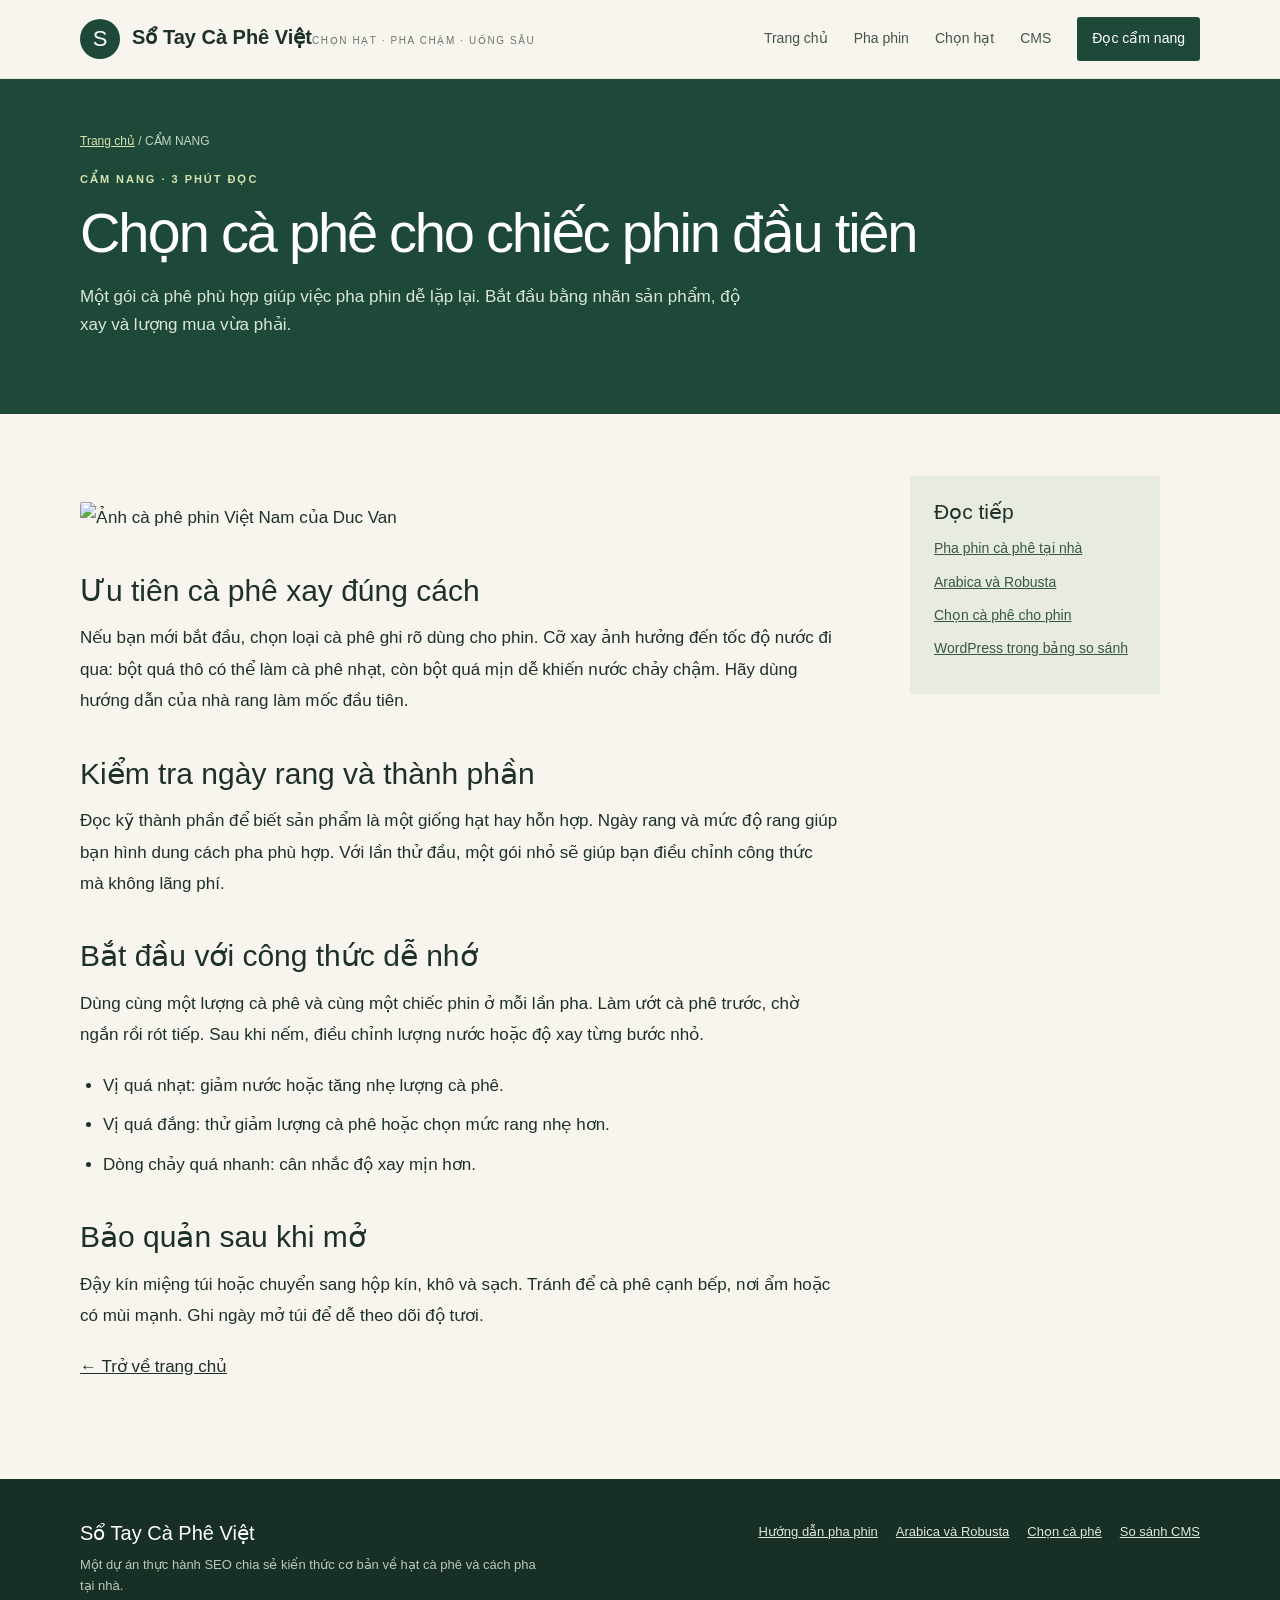
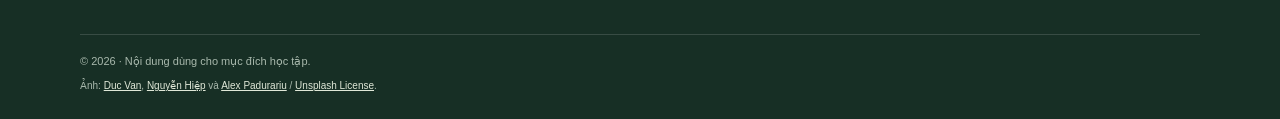
==== cam-nang/chon-ca-phe-pha-phin.html @ 78c2d3f3 "Add cam-nang/chon-ca-phe-pha-phin.html" ====
<!doctype html><html lang="vi"><head><meta charset="utf-8"><meta name="viewport" content="width=device-width,initial-scale=1"><title>Cách chọn cà phê để pha phin tại nhà | Sổ Tay Cà Phê Việt</title><meta name="description" content="Cẩm nang chọn cà phê pha phin: xem độ xay, ngày rang, thành phần và bảo quản hạt đúng cách sau khi mở túi."><meta name="theme-color" content="#1e4939"><link rel="stylesheet" href="../assets/site.css"><link rel="canonical" href="https://lethanhtu196tt-svg.github.io/cam-nang/chon-ca-phe-pha-phin.html"></head><body><a class="skip" href="#main">Bỏ qua điều hướng</a><header><div class="wrap top"><a class="brand" href="../index.html" aria-label="Sổ Tay Cà Phê Việt, trang chủ"><span class="brand-mark">S</span><span><span class="brand-name">Sổ Tay Cà Phê Việt</span><span class="brand-sub">Chọn hạt · Pha chậm · Uống sâu</span></span></a><nav class="nav" aria-label="Điều hướng chính"><a href="../index.html">Trang chủ</a><a href="../huong-dan/pha-phin-ca-phe.html">Pha phin</a><a href="../hat-ca-phe/arabica-va-robusta.html">Chọn hạt</a><a href="../cong-cu/cms-wordpress.html">CMS</a><a class="nav-cta" href="../index.html#bai-viet">Đọc cẩm nang</a></nav></div></header><main id="main"><section class="article-hero"><div class="wrap"><div class="crumb"><a href="../index.html">Trang chủ</a> / CẨM NANG</div><div class="eyebrow">CẨM NANG · 3 PHÚT ĐỌC</div><h1>Chọn cà phê cho chiếc phin đầu tiên</h1><p>Một gói cà phê phù hợp giúp việc pha phin dễ lặp lại. Bắt đầu bằng nhãn sản phẩm, độ xay và lượng mua vừa phải.</p></div></section><div class="wrap article-layout"><article class="article-body"><img class="article-image" src="../assets/coffee-duc.jpg" alt="Ảnh cà phê phin Việt Nam của Duc Van"><h2>Ưu tiên cà phê xay đúng cách</h2><p>Nếu bạn mới bắt đầu, chọn loại cà phê ghi rõ dùng cho phin. Cỡ xay ảnh hưởng đến tốc độ nước đi qua: bột quá thô có thể làm cà phê nhạt, còn bột quá mịn dễ khiến nước chảy chậm. Hãy dùng hướng dẫn của nhà rang làm mốc đầu tiên.</p><h2>Kiểm tra ngày rang và thành phần</h2><p>Đọc kỹ thành phần để biết sản phẩm là một giống hạt hay hỗn hợp. Ngày rang và mức độ rang giúp bạn hình dung cách pha phù hợp. Với lần thử đầu, một gói nhỏ sẽ giúp bạn điều chỉnh công thức mà không lãng phí.</p><h2>Bắt đầu với công thức dễ nhớ</h2><p>Dùng cùng một lượng cà phê và cùng một chiếc phin ở mỗi lần pha. Làm ướt cà phê trước, chờ ngắn rồi rót tiếp. Sau khi nếm, điều chỉnh lượng nước hoặc độ xay từng bước nhỏ.</p><ul><li>Vị quá nhạt: giảm nước hoặc tăng nhẹ lượng cà phê.</li><li>Vị quá đắng: thử giảm lượng cà phê hoặc chọn mức rang nhẹ hơn.</li><li>Dòng chảy quá nhanh: cân nhắc độ xay mịn hơn.</li></ul><h2>Bảo quản sau khi mở</h2><p>Đậy kín miệng túi hoặc chuyển sang hộp kín, khô và sạch. Tránh để cà phê cạnh bếp, nơi ẩm hoặc có mùi mạnh. Ghi ngày mở túi để dễ theo dõi độ tươi.</p><p><a href="../index.html">← Trở về trang chủ</a></p></article><aside class="aside"><h2>Đọc tiếp</h2><a href="../huong-dan/pha-phin-ca-phe.html">Pha phin cà phê tại nhà</a><a href="../hat-ca-phe/arabica-va-robusta.html">Arabica và Robusta</a><a href="../cam-nang/chon-ca-phe-pha-phin.html">Chọn cà phê cho phin</a><a href="../cong-cu/cms-wordpress.html">WordPress trong bảng so sánh</a></aside></div></main><footer><div class="wrap"><div class="foot"><div><div class="foot-title">Sổ Tay Cà Phê Việt</div><p>Một dự án thực hành SEO chia sẻ kiến thức cơ bản về hạt cà phê và cách pha tại nhà.</p></div><div class="foot-links"><a href="../huong-dan/pha-phin-ca-phe.html">Hướng dẫn pha phin</a><a href="../hat-ca-phe/arabica-va-robusta.html">Arabica và Robusta</a><a href="../cam-nang/chon-ca-phe-pha-phin.html">Chọn cà phê</a><a href="../cong-cu/cms-wordpress.html">So sánh CMS</a></div></div><div class="copyright">© 2026 · Nội dung dùng cho mục đích học tập.</div><div class="image-credits">Ảnh: <a href="https://unsplash.com/photos/vietnamese-coffee-is-brewing-in-a-phin-filter-QsDbimbThBc" target="_blank" rel="noopener">Duc Van</a>, <a href="https://unsplash.com/photos/vietnamese-coffee-filter-brewing-over-a-glass-p43jRjV2Ez0" target="_blank" rel="noopener">Nguyễn Hiệp</a> và <a href="https://unsplash.com/photos/photograph-of-roasted-coffee-beans-mqyMjCTWJyQ" target="_blank" rel="noopener">Alex Padurariu</a> / <a href="https://unsplash.com/license" target="_blank" rel="noopener">Unsplash License</a>.</div></div></footer></body></html>
---- assets/site.css ----
:root{--ink:#1d3029;--muted:#68756e;--cream:#f7f5ee;--white:#fff;--green:#1e4939;--green2:#2e654d;--lime:#d6e3b0;--line:#e2e5dc;--gold:#d5954f;--serif:Arial,'Segoe UI',sans-serif;--sans:Arial,'Segoe UI',sans-serif}
*{box-sizing:border-box}html{scroll-behavior:smooth}body{margin:0;background:var(--cream);color:var(--ink);font-family:var(--sans);line-height:1.65}a{color:inherit}img{max-width:100%;height:auto} .wrap{width:min(1120px,calc(100% - 48px));margin:auto}
.skip{position:absolute;left:-9999px;top:8px;background:#fff;padding:10px;z-index:10}.skip:focus{left:8px}
header{background:var(--cream);border-bottom:1px solid var(--line)}.top{min-height:78px;display:flex;align-items:center;justify-content:space-between;gap:28px}.brand{display:flex;align-items:center;gap:12px;text-decoration:none}.brand-mark{width:40px;height:40px;border-radius:50%;display:grid;place-items:center;background:var(--green);color:#fff;font-family:var(--serif);font-size:22px}.brand-name{font-family:var(--serif);font-size:20px;font-weight:bold;line-height:1.1}.brand-sub{font-size:10px;text-transform:uppercase;letter-spacing:.16em;color:var(--muted);margin-top:4px}.nav{display:flex;gap:26px;align-items:center;font-size:14px}.nav a{text-decoration:none;color:#42554a}.nav a:hover,.nav a:focus{color:var(--green2);text-decoration:underline;text-underline-offset:5px}.nav .nav-cta{background:var(--green);color:#fff;padding:10px 15px;border-radius:3px}.nav .nav-cta:hover{background:var(--green2);color:white}
.hero{background:var(--green);color:white;overflow:hidden}.hero-grid{min-height:430px;display:grid;grid-template-columns:1.05fr .95fr;align-items:center;gap:42px;padding-top:42px;padding-bottom:42px}.eyebrow{font-size:11px;letter-spacing:.18em;text-transform:uppercase;font-weight:bold;color:var(--lime)}h1,h2,h3{line-height:1.15}h1{font-family:var(--serif);font-size:clamp(42px,5vw,66px);font-weight:normal;letter-spacing:-.04em;margin:13px 0 18px}.hero p{color:#e2e8db;max-width:510px;font-size:17px;margin:0 0 27px}.btn{display:inline-block;background:var(--lime);color:var(--green);font-weight:bold;text-decoration:none;padding:13px 18px;border-radius:3px}.btn:hover{background:#e8efce}.hero-art{width:100%;height:330px;max-width:470px;justify-self:end;overflow:hidden;border-radius:8px}.hero-art img{display:block;width:100%;height:100%;object-fit:cover;object-position:center 52%}
.section{padding:76px 0}.section-head{display:flex;justify-content:space-between;align-items:end;gap:20px;margin-bottom:28px}.section-label{font-size:11px;letter-spacing:.17em;text-transform:uppercase;color:var(--green2);font-weight:bold}.section h2{font-family:var(--serif);font-size:37px;font-weight:normal;letter-spacing:-.025em;margin:7px 0 0}.section-head p{max-width:420px;color:var(--muted);margin:0}.cards{display:grid;grid-template-columns:repeat(3,1fr);gap:22px}.card{background:white;border:1px solid var(--line);text-decoration:none;display:flex;flex-direction:column;transition:transform .18s ease,box-shadow .18s ease}.card:hover{transform:translateY(-3px);box-shadow:0 12px 26px #24382c12}.card-art{height:190px;display:grid;place-items:center;background:#e5ead9;overflow:hidden}.card:nth-child(2) .card-art{background:#ede3d3}.card:nth-child(3) .card-art{background:#e8e6d8}.card-art img{width:100%;height:100%;object-fit:cover}.card-body{padding:21px 21px 23px}.tag{font-size:10px;letter-spacing:.15em;text-transform:uppercase;color:var(--green2);font-weight:bold}.card h3{font-family:var(--serif);font-weight:normal;font-size:23px;margin:9px 0 9px}.card p{font-size:14px;color:var(--muted);margin:0 0 17px}.read{font-size:12px;font-weight:bold;text-transform:uppercase;letter-spacing:.08em;color:var(--green2)}
.band{background:#e7eadc;padding:54px 0}.band-grid{display:grid;grid-template-columns:.7fr 1.3fr;gap:50px;align-items:center}.band h2{font:normal 32px/1.2 var(--serif);margin:6px 0 12px}.band p{color:#526258;margin:0}.band-note{border-left:2px solid var(--gold);padding:5px 0 5px 22px;font-family:var(--serif);font-size:20px;line-height:1.5;color:#405247}
footer{background:#172f25;color:#dce5dc;padding:42px 0 26px}.foot{display:flex;justify-content:space-between;gap:30px;align-items:start}.foot-title{font:normal 20px var(--serif);color:white}.foot p{max-width:470px;font-size:13px;color:#bac9bd;margin:9px 0}.foot-links{display:flex;gap:18px;flex-wrap:wrap;font-size:13px}.foot-links a{color:#e0e8d8}.copyright{border-top:1px solid #ffffff24;margin-top:28px;padding-top:17px;color:#a9b9ad;font-size:11px}.image-credits{margin-top:8px;color:#a9b9ad;font-size:10px;line-height:1.5}.image-credits a{color:#e0e8d8}
.article-hero{background:var(--green);color:#fff;padding:53px 0 58px}.article-hero h1{font-size:clamp(38px,4.5vw,56px);max-width:850px}.article-hero p{max-width:690px;color:#dbe5dc;font-size:17px}.crumb{font-size:12px;color:#c5d3c8;margin-bottom:18px}.crumb a{color:var(--lime)}.article-layout{display:grid;grid-template-columns:minmax(0,760px) 250px;gap:70px;padding:62px 0 78px}.article-body{font-size:17px;line-height:1.85}.article-body h2{font:normal 30px/1.25 var(--serif);margin:38px 0 13px}.article-body h3{font:normal 22px/1.3 var(--serif);margin:27px 0 8px}.article-body p{margin:0 0 19px}.article-body ul{padding-left:23px}.article-body li{margin:8px 0}.aside{background:#e8ebdf;padding:24px;height:max-content}.aside h2{font:normal 21px var(--serif);margin:0 0 13px}.aside a{display:block;color:#365746;margin:10px 0;font-size:14px}.callout{background:#f0ecdd;border-left:3px solid var(--gold);padding:17px 20px;margin:25px 0;font-size:15px}.article-image{display:block;width:100%;max-height:520px;object-fit:cover;object-position:center 54%;margin:26px 0 31px;border-radius:2px}.article-logo{display:block;width:min(100%,700px);height:170px;object-fit:contain;object-position:left center;padding:24px;background:#fff;border:1px solid var(--line);margin:26px 0 31px}.wp-mark-figure{display:flex;align-items:center;gap:22px;background:#fff;border:1px solid var(--line);padding:18px 22px;margin:25px 0}.wp-mark-figure img{width:92px;height:92px;object-fit:contain}.wp-mark-figure figcaption{font-size:13px;color:var(--muted);line-height:1.5}.wp-mark-figure a{color:var(--green2)}.cms-note{padding:48px 0;background:#fbfbf8;border-top:1px solid var(--line)}.cms-grid{display:grid;grid-template-columns:.9fr 1.1fr;gap:42px;align-items:center}.cms-brand{display:flex;align-items:center;gap:17px;background:#fff;border:1px solid var(--line);padding:18px 22px}.cms-brand img:first-child{width:min(100%,250px);max-height:64px;object-fit:contain}.cms-brand img:last-child{width:54px;height:54px;object-fit:contain}.cms-note h2{font:normal 30px/1.2 var(--serif);margin:8px 0}.cms-note p{color:var(--muted);margin:0 0 12px}.cms-note a{color:var(--green2);font-weight:bold}
@media(max-width:800px){.wrap{width:min(100% - 32px,640px)}.top{padding:15px 0;align-items:flex-start;flex-direction:column;gap:15px}.nav{gap:15px;flex-wrap:wrap}.nav .nav-cta{padding:7px 11px}.hero-grid{grid-template-columns:1fr;gap:20px;padding-top:48px}.hero-art{justify-self:start;max-width:410px;height:300px;margin:auto}.hero{padding-bottom:8px}.cards{grid-template-columns:1fr}.card-art{height:220px}.section{padding:55px 0}.section-head{display:block}.section-head p{margin-top:12px}.band-grid{grid-template-columns:1fr;gap:22px}.cms-grid{grid-template-columns:1fr;gap:20px}.article-layout{grid-template-columns:1fr;gap:22px;padding:43px 0 58px}.aside{order:-1}.foot{flex-direction:column}}
@media(max-width:430px){.wrap{width:calc(100% - 28px)}.nav{gap:10px 15px;font-size:13px}.hero-grid{min-height:0}.hero p{font-size:16px}.section h2{font-size:31px}.article-body{font-size:16px}}
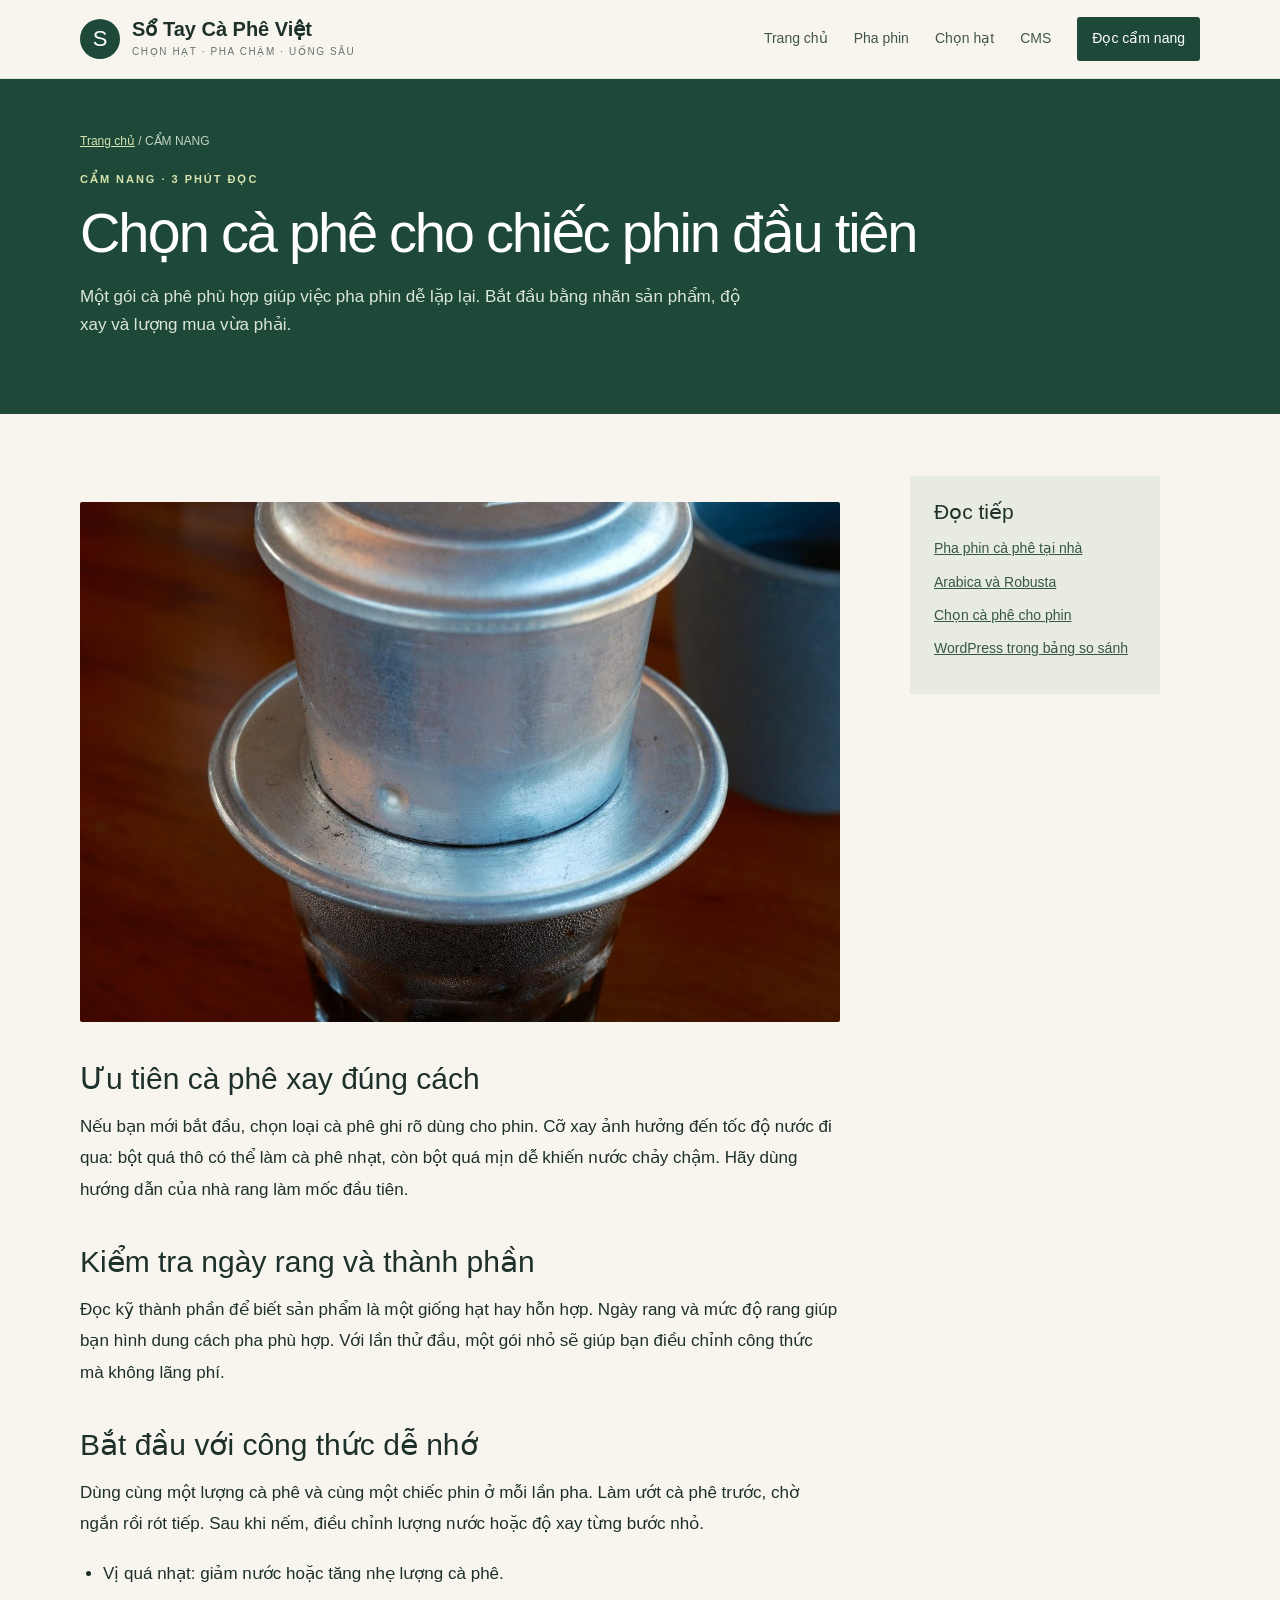
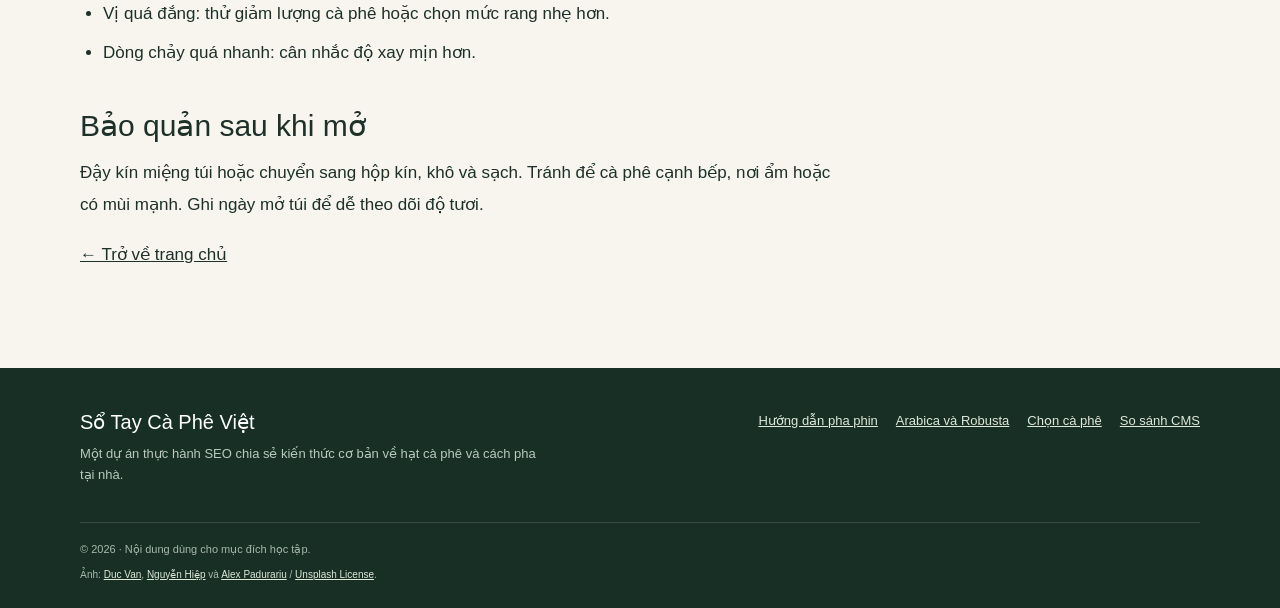
==== commit cb2b7f1b: "Update cam-nang/chon-ca-phe-pha-phin.html" ====
--- a/cam-nang/chon-ca-phe-pha-phin.html
+++ b/cam-nang/chon-ca-phe-pha-phin.html
@@ -1 +1 @@
-<!doctype html><html lang="vi"><head><meta charset="utf-8"><meta name="viewport" content="width=device-width,initial-scale=1"><title>Cách chọn cà phê để pha phin tại nhà | Sổ Tay Cà Phê Việt</title><meta name="description" content="Cẩm nang chọn cà phê pha phin: xem độ xay, ngày rang, thành phần và bảo quản hạt đúng cách sau khi mở túi."><meta name="theme-color" content="#1e4939"><link rel="stylesheet" href="../assets/site.css"><link rel="canonical" href="https://lethanhtu196tt-svg.github.io/cam-nang/chon-ca-phe-pha-phin.html"></head><body><a class="skip" href="#main">Bỏ qua điều hướng</a><header><div class="wrap top"><a class="brand" href="../index.html" aria-label="Sổ Tay Cà Phê Việt, trang chủ"><span class="brand-mark">S</span><span><span class="brand-name">Sổ Tay Cà Phê Việt</span><span class="brand-sub">Chọn hạt · Pha chậm · Uống sâu</span></span></a><nav class="nav" aria-label="Điều hướng chính"><a href="../index.html">Trang chủ</a><a href="../huong-dan/pha-phin-ca-phe.html">Pha phin</a><a href="../hat-ca-phe/arabica-va-robusta.html">Chọn hạt</a><a href="../cong-cu/cms-wordpress.html">CMS</a><a class="nav-cta" href="../index.html#bai-viet">Đọc cẩm nang</a></nav></div></header><main id="main"><section class="article-hero"><div class="wrap"><div class="crumb"><a href="../index.html">Trang chủ</a> / CẨM NANG</div><div class="eyebrow">CẨM NANG · 3 PHÚT ĐỌC</div><h1>Chọn cà phê cho chiếc phin đầu tiên</h1><p>Một gói cà phê phù hợp giúp việc pha phin dễ lặp lại. Bắt đầu bằng nhãn sản phẩm, độ xay và lượng mua vừa phải.</p></div></section><div class="wrap article-layout"><article class="article-body"><img class="article-image" src="../assets/coffee-duc.jpg" alt="Ảnh cà phê phin Việt Nam của Duc Van"><h2>Ưu tiên cà phê xay đúng cách</h2><p>Nếu bạn mới bắt đầu, chọn loại cà phê ghi rõ dùng cho phin. Cỡ xay ảnh hưởng đến tốc độ nước đi qua: bột quá thô có thể làm cà phê nhạt, còn bột quá mịn dễ khiến nước chảy chậm. Hãy dùng hướng dẫn của nhà rang làm mốc đầu tiên.</p><h2>Kiểm tra ngày rang và thành phần</h2><p>Đọc kỹ thành phần để biết sản phẩm là một giống hạt hay hỗn hợp. Ngày rang và mức độ rang giúp bạn hình dung cách pha phù hợp. Với lần thử đầu, một gói nhỏ sẽ giúp bạn điều chỉnh công thức mà không lãng phí.</p><h2>Bắt đầu với công thức dễ nhớ</h2><p>Dùng cùng một lượng cà phê và cùng một chiếc phin ở mỗi lần pha. Làm ướt cà phê trước, chờ ngắn rồi rót tiếp. Sau khi nếm, điều chỉnh lượng nước hoặc độ xay từng bước nhỏ.</p><ul><li>Vị quá nhạt: giảm nước hoặc tăng nhẹ lượng cà phê.</li><li>Vị quá đắng: thử giảm lượng cà phê hoặc chọn mức rang nhẹ hơn.</li><li>Dòng chảy quá nhanh: cân nhắc độ xay mịn hơn.</li></ul><h2>Bảo quản sau khi mở</h2><p>Đậy kín miệng túi hoặc chuyển sang hộp kín, khô và sạch. Tránh để cà phê cạnh bếp, nơi ẩm hoặc có mùi mạnh. Ghi ngày mở túi để dễ theo dõi độ tươi.</p><p><a href="../index.html">← Trở về trang chủ</a></p></article><aside class="aside"><h2>Đọc tiếp</h2><a href="../huong-dan/pha-phin-ca-phe.html">Pha phin cà phê tại nhà</a><a href="../hat-ca-phe/arabica-va-robusta.html">Arabica và Robusta</a><a href="../cam-nang/chon-ca-phe-pha-phin.html">Chọn cà phê cho phin</a><a href="../cong-cu/cms-wordpress.html">WordPress trong bảng so sánh</a></aside></div></main><footer><div class="wrap"><div class="foot"><div><div class="foot-title">Sổ Tay Cà Phê Việt</div><p>Một dự án thực hành SEO chia sẻ kiến thức cơ bản về hạt cà phê và cách pha tại nhà.</p></div><div class="foot-links"><a href="../huong-dan/pha-phin-ca-phe.html">Hướng dẫn pha phin</a><a href="../hat-ca-phe/arabica-va-robusta.html">Arabica và Robusta</a><a href="../cam-nang/chon-ca-phe-pha-phin.html">Chọn cà phê</a><a href="../cong-cu/cms-wordpress.html">So sánh CMS</a></div></div><div class="copyright">© 2026 · Nội dung dùng cho mục đích học tập.</div><div class="image-credits">Ảnh: <a href="https://unsplash.com/photos/vietnamese-coffee-is-brewing-in-a-phin-filter-QsDbimbThBc" target="_blank" rel="noopener">Duc Van</a>, <a href="https://unsplash.com/photos/vietnamese-coffee-filter-brewing-over-a-glass-p43jRjV2Ez0" target="_blank" rel="noopener">Nguyễn Hiệp</a> và <a href="https://unsplash.com/photos/photograph-of-roasted-coffee-beans-mqyMjCTWJyQ" target="_blank" rel="noopener">Alex Padurariu</a> / <a href="https://unsplash.com/license" target="_blank" rel="noopener">Unsplash License</a>.</div></div></footer></body></html>
+<!doctype html><html lang="vi"><head><meta charset="utf-8"><meta name="viewport" content="width=device-width,initial-scale=1"><title>Cách chọn cà phê để pha phin tại nhà | Sổ Tay Cà Phê Việt</title><meta name="description" content="Cẩm nang chọn cà phê pha phin: xem độ xay, ngày rang, thành phần và bảo quản hạt đúng cách sau khi mở túi."><meta name="theme-color" content="#1e4939"><link rel="stylesheet" href="../assets/site.css?v=20260929b"><link rel="canonical" href="https://lethanhtu196tt-svg.github.io/cam-nang/chon-ca-phe-pha-phin.html"></head><body><a class="skip" href="#main">Bỏ qua điều hướng</a><header><div class="wrap top"><a class="brand" href="../index.html" aria-label="Sổ Tay Cà Phê Việt, trang chủ"><span class="brand-mark">S</span><span class="brand-copy"><span class="brand-name">Sổ Tay Cà Phê Việt</span><span class="brand-sub">Chọn hạt · Pha chậm · Uống sâu</span></span></a><nav class="nav" aria-label="Điều hướng chính"><a href="../index.html">Trang chủ</a><a href="../huong-dan/pha-phin-ca-phe.html">Pha phin</a><a href="../hat-ca-phe/arabica-va-robusta.html">Chọn hạt</a><a href="../cong-cu/cms-wordpress.html">CMS</a><a class="nav-cta" href="../index.html#bai-viet">Đọc cẩm nang</a></nav></div></header><main id="main"><section class="article-hero"><div class="wrap"><div class="crumb"><a href="../index.html">Trang chủ</a> / CẨM NANG</div><div class="eyebrow">CẨM NANG · 3 PHÚT ĐỌC</div><h1>Chọn cà phê cho chiếc phin đầu tiên</h1><p>Một gói cà phê phù hợp giúp việc pha phin dễ lặp lại. Bắt đầu bằng nhãn sản phẩm, độ xay và lượng mua vừa phải.</p></div></section><div class="wrap article-layout"><article class="article-body"><img class="article-image" src="../assets/coffee-duc.jpg" alt="Ảnh cà phê phin Việt Nam của Duc Van"><h2>Ưu tiên cà phê xay đúng cách</h2><p>Nếu bạn mới bắt đầu, chọn loại cà phê ghi rõ dùng cho phin. Cỡ xay ảnh hưởng đến tốc độ nước đi qua: bột quá thô có thể làm cà phê nhạt, còn bột quá mịn dễ khiến nước chảy chậm. Hãy dùng hướng dẫn của nhà rang làm mốc đầu tiên.</p><h2>Kiểm tra ngày rang và thành phần</h2><p>Đọc kỹ thành phần để biết sản phẩm là một giống hạt hay hỗn hợp. Ngày rang và mức độ rang giúp bạn hình dung cách pha phù hợp. Với lần thử đầu, một gói nhỏ sẽ giúp bạn điều chỉnh công thức mà không lãng phí.</p><h2>Bắt đầu với công thức dễ nhớ</h2><p>Dùng cùng một lượng cà phê và cùng một chiếc phin ở mỗi lần pha. Làm ướt cà phê trước, chờ ngắn rồi rót tiếp. Sau khi nếm, điều chỉnh lượng nước hoặc độ xay từng bước nhỏ.</p><ul><li>Vị quá nhạt: giảm nước hoặc tăng nhẹ lượng cà phê.</li><li>Vị quá đắng: thử giảm lượng cà phê hoặc chọn mức rang nhẹ hơn.</li><li>Dòng chảy quá nhanh: cân nhắc độ xay mịn hơn.</li></ul><h2>Bảo quản sau khi mở</h2><p>Đậy kín miệng túi hoặc chuyển sang hộp kín, khô và sạch. Tránh để cà phê cạnh bếp, nơi ẩm hoặc có mùi mạnh. Ghi ngày mở túi để dễ theo dõi độ tươi.</p><p><a href="../index.html">← Trở về trang chủ</a></p></article><aside class="aside"><h2>Đọc tiếp</h2><a href="../huong-dan/pha-phin-ca-phe.html">Pha phin cà phê tại nhà</a><a href="../hat-ca-phe/arabica-va-robusta.html">Arabica và Robusta</a><a href="../cam-nang/chon-ca-phe-pha-phin.html">Chọn cà phê cho phin</a><a href="../cong-cu/cms-wordpress.html">WordPress trong bảng so sánh</a></aside></div></main><footer><div class="wrap"><div class="foot"><div><div class="foot-title">Sổ Tay Cà Phê Việt</div><p>Một dự án thực hành SEO chia sẻ kiến thức cơ bản về hạt cà phê và cách pha tại nhà.</p></div><div class="foot-links"><a href="../huong-dan/pha-phin-ca-phe.html">Hướng dẫn pha phin</a><a href="../hat-ca-phe/arabica-va-robusta.html">Arabica và Robusta</a><a href="../cam-nang/chon-ca-phe-pha-phin.html">Chọn cà phê</a><a href="../cong-cu/cms-wordpress.html">So sánh CMS</a></div></div><div class="copyright">© 2026 · Nội dung dùng cho mục đích học tập.</div><div class="image-credits">Ảnh: <a href="https://unsplash.com/photos/vietnamese-coffee-is-brewing-in-a-phin-filter-QsDbimbThBc" target="_blank" rel="noopener">Duc Van</a>, <a href="https://unsplash.com/photos/vietnamese-coffee-filter-brewing-over-a-glass-p43jRjV2Ez0" target="_blank" rel="noopener">Nguyễn Hiệp</a> và <a href="https://unsplash.com/photos/photograph-of-roasted-coffee-beans-mqyMjCTWJyQ" target="_blank" rel="noopener">Alex Padurariu</a> / <a href="https://unsplash.com/license" target="_blank" rel="noopener">Unsplash License</a>.</div></div></footer></body></html>
--- a/assets/site.css
+++ b/assets/site.css
@@ -1,7 +1,7 @@
 :root{--ink:#1d3029;--muted:#68756e;--cream:#f7f5ee;--white:#fff;--green:#1e4939;--green2:#2e654d;--lime:#d6e3b0;--line:#e2e5dc;--gold:#d5954f;--serif:Arial,'Segoe UI',sans-serif;--sans:Arial,'Segoe UI',sans-serif}
 *{box-sizing:border-box}html{scroll-behavior:smooth}body{margin:0;background:var(--cream);color:var(--ink);font-family:var(--sans);line-height:1.65}a{color:inherit}img{max-width:100%;height:auto} .wrap{width:min(1120px,calc(100% - 48px));margin:auto}
 .skip{position:absolute;left:-9999px;top:8px;background:#fff;padding:10px;z-index:10}.skip:focus{left:8px}
-header{background:var(--cream);border-bottom:1px solid var(--line)}.top{min-height:78px;display:flex;align-items:center;justify-content:space-between;gap:28px}.brand{display:flex;align-items:center;gap:12px;text-decoration:none}.brand-mark{width:40px;height:40px;border-radius:50%;display:grid;place-items:center;background:var(--green);color:#fff;font-family:var(--serif);font-size:22px}.brand-name{font-family:var(--serif);font-size:20px;font-weight:bold;line-height:1.1}.brand-sub{font-size:10px;text-transform:uppercase;letter-spacing:.16em;color:var(--muted);margin-top:4px}.nav{display:flex;gap:26px;align-items:center;font-size:14px}.nav a{text-decoration:none;color:#42554a}.nav a:hover,.nav a:focus{color:var(--green2);text-decoration:underline;text-underline-offset:5px}.nav .nav-cta{background:var(--green);color:#fff;padding:10px 15px;border-radius:3px}.nav .nav-cta:hover{background:var(--green2);color:white}
+header{background:var(--cream);border-bottom:1px solid var(--line)}.top{min-height:78px;display:flex;align-items:center;justify-content:space-between;gap:28px}.brand{display:flex;align-items:center;gap:12px;text-decoration:none}.brand-mark{width:40px;height:40px;border-radius:50%;display:grid;place-items:center;background:var(--green);color:#fff;font-family:var(--serif);font-size:22px}.brand-copy{display:block}.brand-name{display:block;font-family:var(--serif);font-size:20px;font-weight:bold;line-height:1.1}.brand-sub{display:block;font-size:10px;text-transform:uppercase;letter-spacing:.16em;color:var(--muted);margin-top:4px}.nav{display:flex;gap:26px;align-items:center;font-size:14px}.nav a{text-decoration:none;color:#42554a}.nav a:hover,.nav a:focus{color:var(--green2);text-decoration:underline;text-underline-offset:5px}.nav .nav-cta{background:var(--green);color:#fff;padding:10px 15px;border-radius:3px}.nav .nav-cta:hover{background:var(--green2);color:white}
 .hero{background:var(--green);color:white;overflow:hidden}.hero-grid{min-height:430px;display:grid;grid-template-columns:1.05fr .95fr;align-items:center;gap:42px;padding-top:42px;padding-bottom:42px}.eyebrow{font-size:11px;letter-spacing:.18em;text-transform:uppercase;font-weight:bold;color:var(--lime)}h1,h2,h3{line-height:1.15}h1{font-family:var(--serif);font-size:clamp(42px,5vw,66px);font-weight:normal;letter-spacing:-.04em;margin:13px 0 18px}.hero p{color:#e2e8db;max-width:510px;font-size:17px;margin:0 0 27px}.btn{display:inline-block;background:var(--lime);color:var(--green);font-weight:bold;text-decoration:none;padding:13px 18px;border-radius:3px}.btn:hover{background:#e8efce}.hero-art{width:100%;height:330px;max-width:470px;justify-self:end;overflow:hidden;border-radius:8px}.hero-art img{display:block;width:100%;height:100%;object-fit:cover;object-position:center 52%}
 .section{padding:76px 0}.section-head{display:flex;justify-content:space-between;align-items:end;gap:20px;margin-bottom:28px}.section-label{font-size:11px;letter-spacing:.17em;text-transform:uppercase;color:var(--green2);font-weight:bold}.section h2{font-family:var(--serif);font-size:37px;font-weight:normal;letter-spacing:-.025em;margin:7px 0 0}.section-head p{max-width:420px;color:var(--muted);margin:0}.cards{display:grid;grid-template-columns:repeat(3,1fr);gap:22px}.card{background:white;border:1px solid var(--line);text-decoration:none;display:flex;flex-direction:column;transition:transform .18s ease,box-shadow .18s ease}.card:hover{transform:translateY(-3px);box-shadow:0 12px 26px #24382c12}.card-art{height:190px;display:grid;place-items:center;background:#e5ead9;overflow:hidden}.card:nth-child(2) .card-art{background:#ede3d3}.card:nth-child(3) .card-art{background:#e8e6d8}.card-art img{width:100%;height:100%;object-fit:cover}.card-body{padding:21px 21px 23px}.tag{font-size:10px;letter-spacing:.15em;text-transform:uppercase;color:var(--green2);font-weight:bold}.card h3{font-family:var(--serif);font-weight:normal;font-size:23px;margin:9px 0 9px}.card p{font-size:14px;color:var(--muted);margin:0 0 17px}.read{font-size:12px;font-weight:bold;text-transform:uppercase;letter-spacing:.08em;color:var(--green2)}
 .band{background:#e7eadc;padding:54px 0}.band-grid{display:grid;grid-template-columns:.7fr 1.3fr;gap:50px;align-items:center}.band h2{font:normal 32px/1.2 var(--serif);margin:6px 0 12px}.band p{color:#526258;margin:0}.band-note{border-left:2px solid var(--gold);padding:5px 0 5px 22px;font-family:var(--serif);font-size:20px;line-height:1.5;color:#405247}
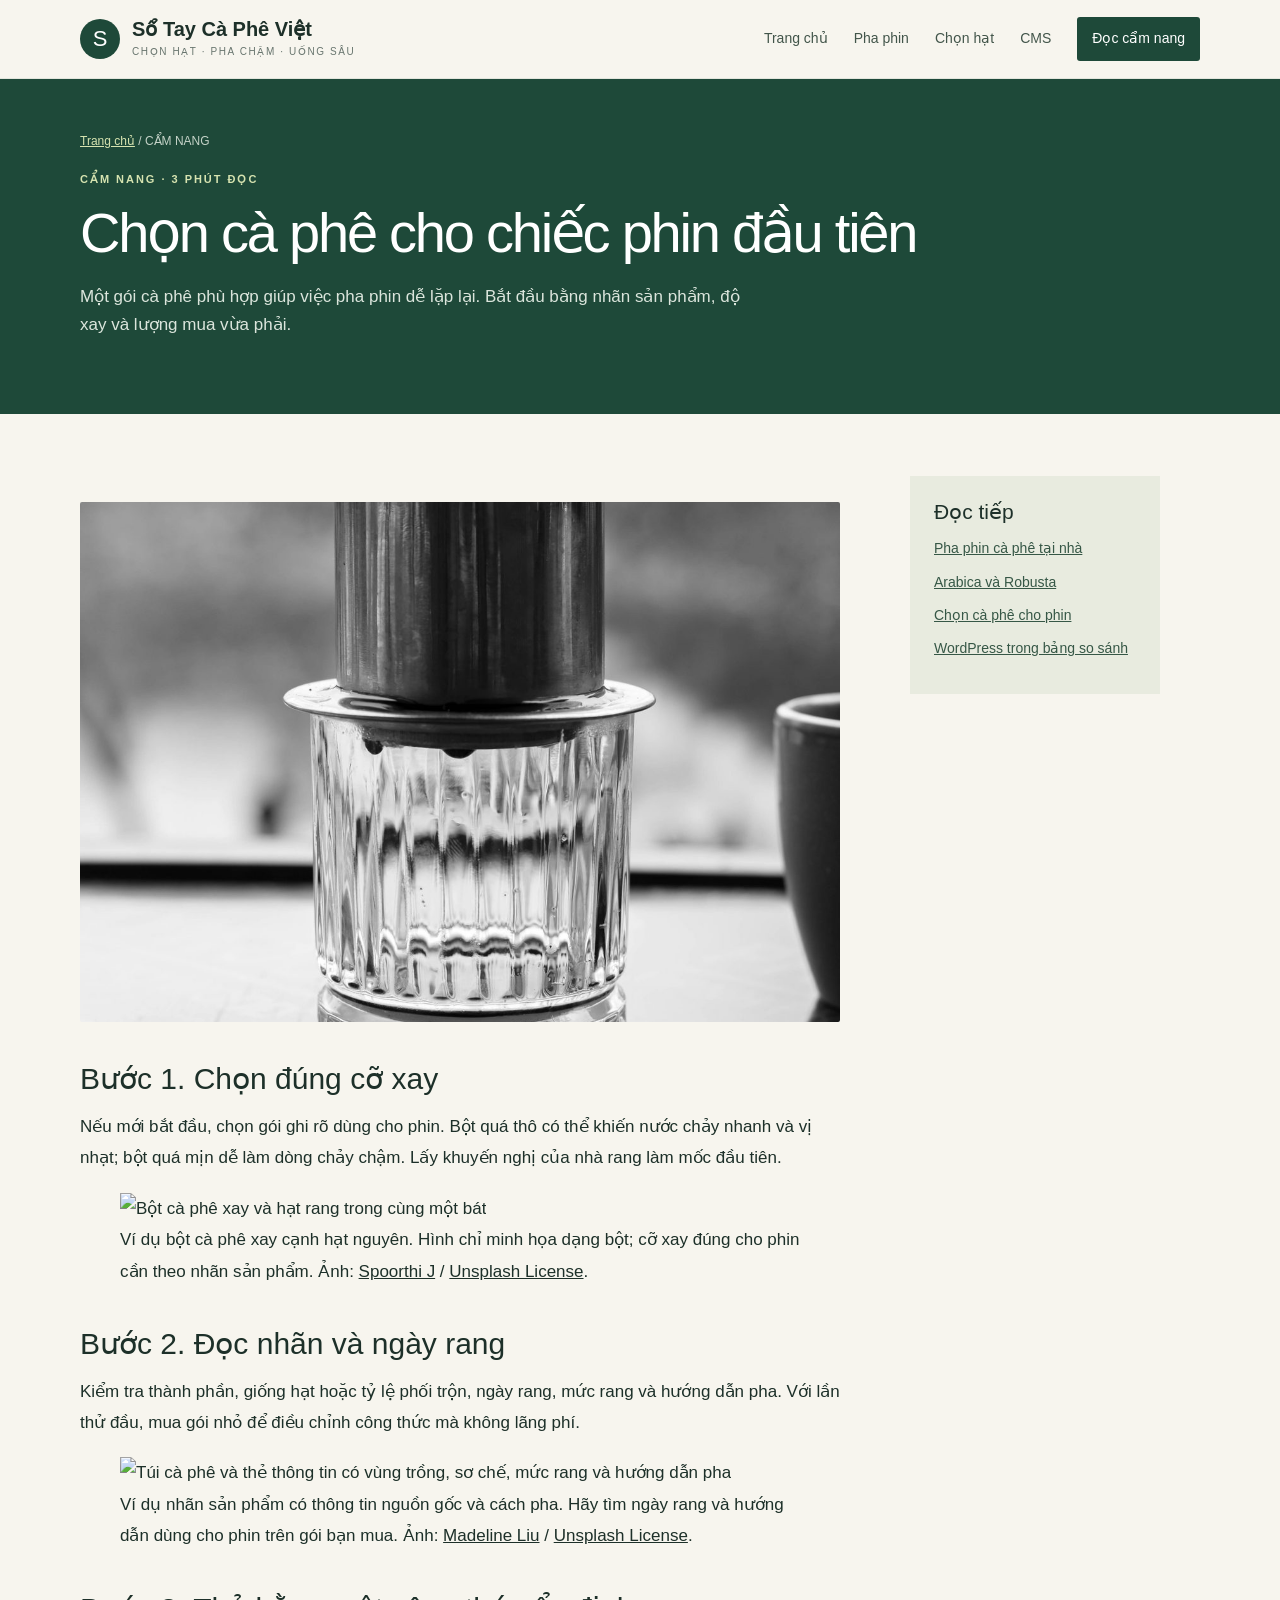
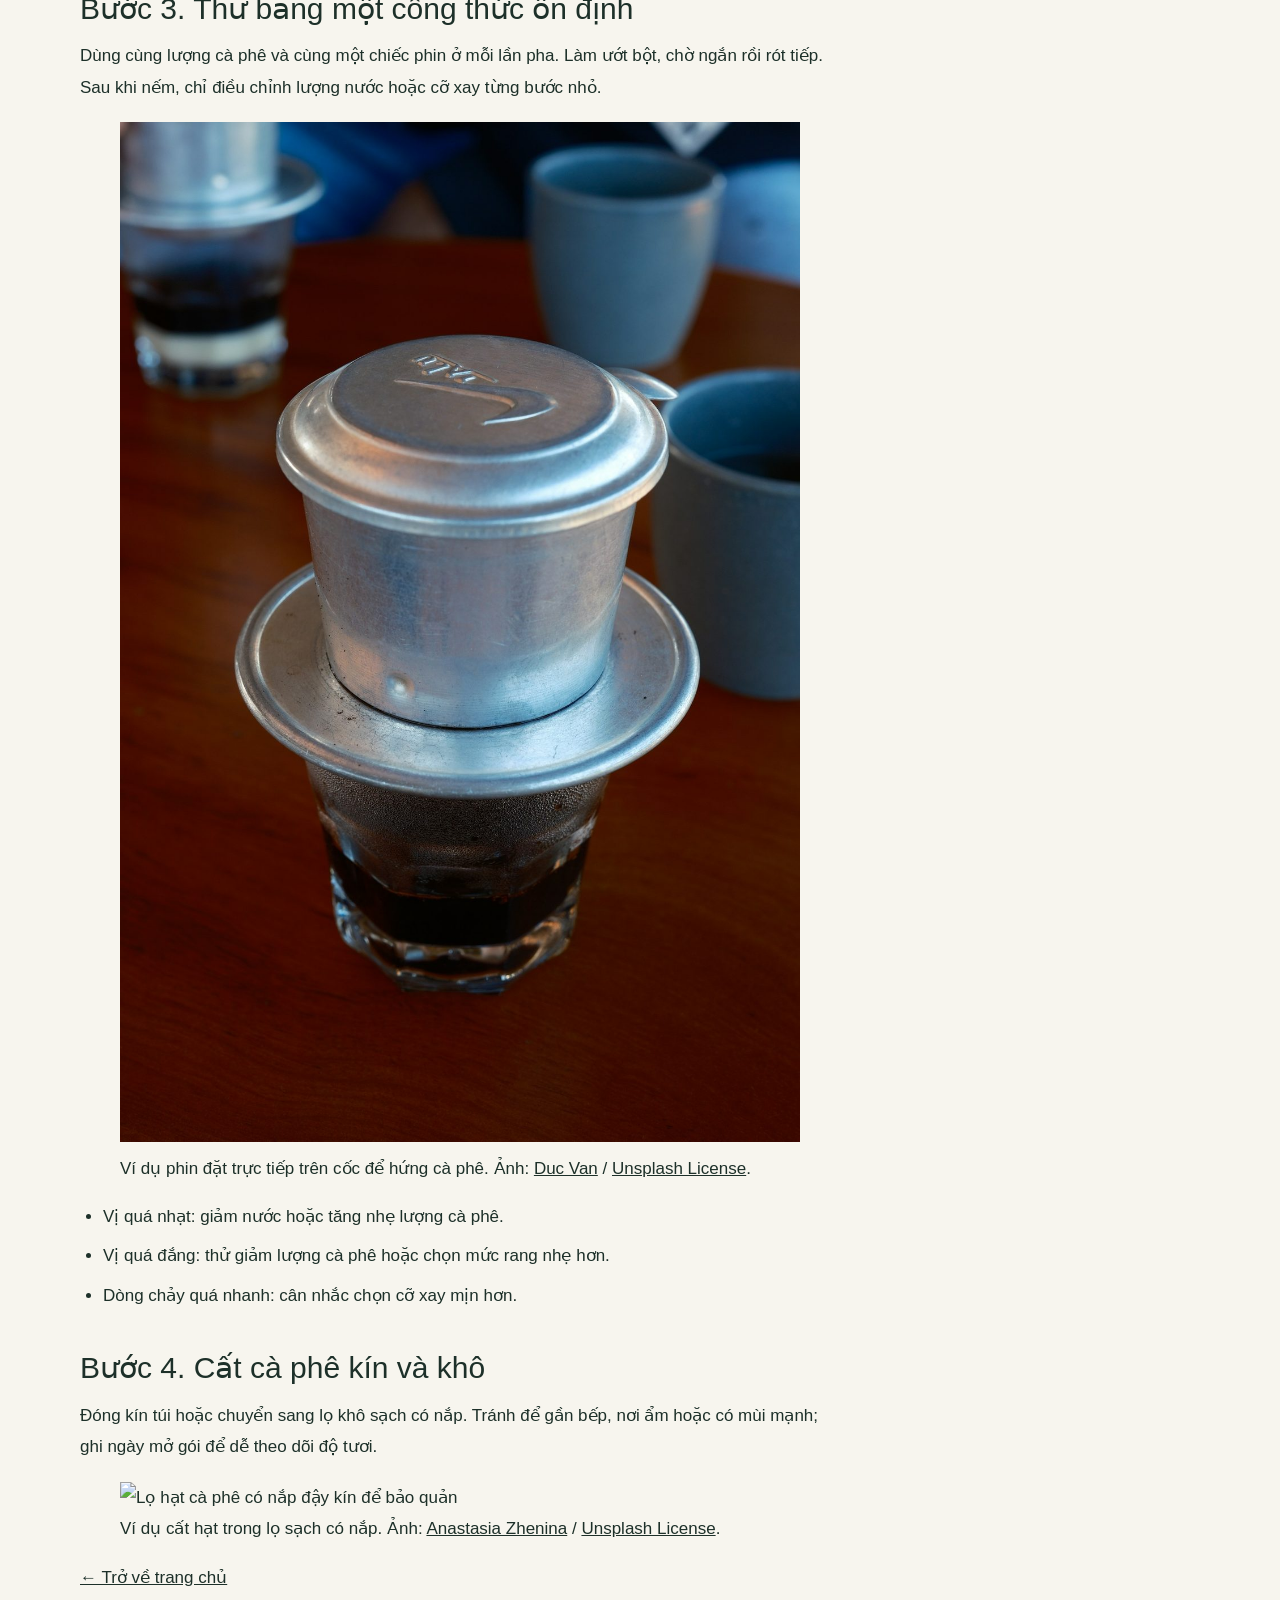
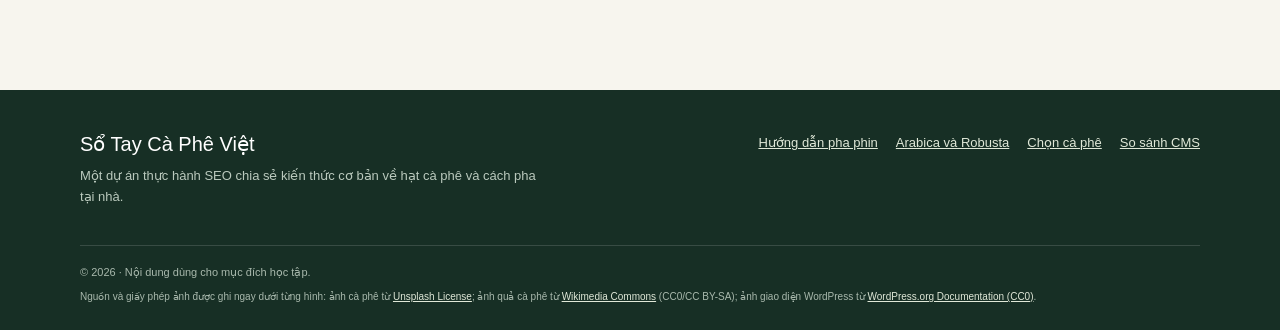
==== commit 535ae7d7: "Cập nhật bài chọn cà phê theo TH2" ====
--- a/cam-nang/chon-ca-phe-pha-phin.html
+++ b/cam-nang/chon-ca-phe-pha-phin.html
@@ -1 +1 @@
-<!doctype html><html lang="vi"><head><meta charset="utf-8"><meta name="viewport" content="width=device-width,initial-scale=1"><title>Cách chọn cà phê để pha phin tại nhà | Sổ Tay Cà Phê Việt</title><meta name="description" content="Cẩm nang chọn cà phê pha phin: xem độ xay, ngày rang, thành phần và bảo quản hạt đúng cách sau khi mở túi."><meta name="theme-color" content="#1e4939"><link rel="stylesheet" href="../assets/site.css?v=20260929b"><link rel="canonical" href="https://lethanhtu196tt-svg.github.io/cam-nang/chon-ca-phe-pha-phin.html"></head><body><a class="skip" href="#main">Bỏ qua điều hướng</a><header><div class="wrap top"><a class="brand" href="../index.html" aria-label="Sổ Tay Cà Phê Việt, trang chủ"><span class="brand-mark">S</span><span class="brand-copy"><span class="brand-name">Sổ Tay Cà Phê Việt</span><span class="brand-sub">Chọn hạt · Pha chậm · Uống sâu</span></span></a><nav class="nav" aria-label="Điều hướng chính"><a href="../index.html">Trang chủ</a><a href="../huong-dan/pha-phin-ca-phe.html">Pha phin</a><a href="../hat-ca-phe/arabica-va-robusta.html">Chọn hạt</a><a href="../cong-cu/cms-wordpress.html">CMS</a><a class="nav-cta" href="../index.html#bai-viet">Đọc cẩm nang</a></nav></div></header><main id="main"><section class="article-hero"><div class="wrap"><div class="crumb"><a href="../index.html">Trang chủ</a> / CẨM NANG</div><div class="eyebrow">CẨM NANG · 3 PHÚT ĐỌC</div><h1>Chọn cà phê cho chiếc phin đầu tiên</h1><p>Một gói cà phê phù hợp giúp việc pha phin dễ lặp lại. Bắt đầu bằng nhãn sản phẩm, độ xay và lượng mua vừa phải.</p></div></section><div class="wrap article-layout"><article class="article-body"><img class="article-image" src="../assets/coffee-duc.jpg" alt="Ảnh cà phê phin Việt Nam của Duc Van"><h2>Ưu tiên cà phê xay đúng cách</h2><p>Nếu bạn mới bắt đầu, chọn loại cà phê ghi rõ dùng cho phin. Cỡ xay ảnh hưởng đến tốc độ nước đi qua: bột quá thô có thể làm cà phê nhạt, còn bột quá mịn dễ khiến nước chảy chậm. Hãy dùng hướng dẫn của nhà rang làm mốc đầu tiên.</p><h2>Kiểm tra ngày rang và thành phần</h2><p>Đọc kỹ thành phần để biết sản phẩm là một giống hạt hay hỗn hợp. Ngày rang và mức độ rang giúp bạn hình dung cách pha phù hợp. Với lần thử đầu, một gói nhỏ sẽ giúp bạn điều chỉnh công thức mà không lãng phí.</p><h2>Bắt đầu với công thức dễ nhớ</h2><p>Dùng cùng một lượng cà phê và cùng một chiếc phin ở mỗi lần pha. Làm ướt cà phê trước, chờ ngắn rồi rót tiếp. Sau khi nếm, điều chỉnh lượng nước hoặc độ xay từng bước nhỏ.</p><ul><li>Vị quá nhạt: giảm nước hoặc tăng nhẹ lượng cà phê.</li><li>Vị quá đắng: thử giảm lượng cà phê hoặc chọn mức rang nhẹ hơn.</li><li>Dòng chảy quá nhanh: cân nhắc độ xay mịn hơn.</li></ul><h2>Bảo quản sau khi mở</h2><p>Đậy kín miệng túi hoặc chuyển sang hộp kín, khô và sạch. Tránh để cà phê cạnh bếp, nơi ẩm hoặc có mùi mạnh. Ghi ngày mở túi để dễ theo dõi độ tươi.</p><p><a href="../index.html">← Trở về trang chủ</a></p></article><aside class="aside"><h2>Đọc tiếp</h2><a href="../huong-dan/pha-phin-ca-phe.html">Pha phin cà phê tại nhà</a><a href="../hat-ca-phe/arabica-va-robusta.html">Arabica và Robusta</a><a href="../cam-nang/chon-ca-phe-pha-phin.html">Chọn cà phê cho phin</a><a href="../cong-cu/cms-wordpress.html">WordPress trong bảng so sánh</a></aside></div></main><footer><div class="wrap"><div class="foot"><div><div class="foot-title">Sổ Tay Cà Phê Việt</div><p>Một dự án thực hành SEO chia sẻ kiến thức cơ bản về hạt cà phê và cách pha tại nhà.</p></div><div class="foot-links"><a href="../huong-dan/pha-phin-ca-phe.html">Hướng dẫn pha phin</a><a href="../hat-ca-phe/arabica-va-robusta.html">Arabica và Robusta</a><a href="../cam-nang/chon-ca-phe-pha-phin.html">Chọn cà phê</a><a href="../cong-cu/cms-wordpress.html">So sánh CMS</a></div></div><div class="copyright">© 2026 · Nội dung dùng cho mục đích học tập.</div><div class="image-credits">Ảnh: <a href="https://unsplash.com/photos/vietnamese-coffee-is-brewing-in-a-phin-filter-QsDbimbThBc" target="_blank" rel="noopener">Duc Van</a>, <a href="https://unsplash.com/photos/vietnamese-coffee-filter-brewing-over-a-glass-p43jRjV2Ez0" target="_blank" rel="noopener">Nguyễn Hiệp</a> và <a href="https://unsplash.com/photos/photograph-of-roasted-coffee-beans-mqyMjCTWJyQ" target="_blank" rel="noopener">Alex Padurariu</a> / <a href="https://unsplash.com/license" target="_blank" rel="noopener">Unsplash License</a>.</div></div></footer></body></html>
+<!doctype html><html lang="vi"><head><meta charset="utf-8"><meta name="viewport" content="width=device-width,initial-scale=1"><title>Cách chọn cà phê pha phin tại nhà | Sổ Tay Cà Phê Việt</title><meta name="description" content="Cẩm nang chọn cà phê pha phin: xem độ xay, ngày rang, thành phần và bảo quản hạt đúng cách sau khi mở túi."><meta name="theme-color" content="#1e4939"><link rel="stylesheet" href="../assets/site.css?v=20260929c"><link rel="canonical" href="https://lethanhtu196tt-svg.github.io/cam-nang/chon-ca-phe-pha-phin.html"></head><body><a class="skip" href="#main">Bỏ qua điều hướng</a><header><div class="wrap top"><a class="brand" href="../index.html" aria-label="Sổ Tay Cà Phê Việt, trang chủ"><span class="brand-mark">S</span><span class="brand-copy"><span class="brand-name">Sổ Tay Cà Phê Việt</span><span class="brand-sub">Chọn hạt · Pha chậm · Uống sâu</span></span></a><nav class="nav" aria-label="Điều hướng chính"><a href="../index.html">Trang chủ</a><a href="../huong-dan/pha-phin-ca-phe.html">Pha phin</a><a href="../hat-ca-phe/arabica-va-robusta.html">Chọn hạt</a><a href="../cong-cu/cms-wordpress.html">CMS</a><a class="nav-cta" href="../index.html#bai-viet">Đọc cẩm nang</a></nav></div></header><main id="main"><section class="article-hero"><div class="wrap"><div class="crumb"><a href="../index.html">Trang chủ</a> / CẨM NANG</div><div class="eyebrow">CẨM NANG · 3 PHÚT ĐỌC</div><h1>Chọn cà phê cho chiếc phin đầu tiên</h1><p>Một gói cà phê phù hợp giúp việc pha phin dễ lặp lại. Bắt đầu bằng nhãn sản phẩm, độ xay và lượng mua vừa phải.</p></div></section><div class="wrap article-layout"><article class="article-body"><img class="article-image" src="../assets/coffee-hiep.jpg" alt="Phin cà phê đặt trên cốc, minh họa dụng cụ phù hợp để pha"><h2>Bước 1. Chọn đúng cỡ xay</h2><p>Nếu mới bắt đầu, chọn gói ghi rõ dùng cho phin. Bột quá thô có thể khiến nước chảy nhanh và vị nhạt; bột quá mịn dễ làm dòng chảy chậm. Lấy khuyến nghị của nhà rang làm mốc đầu tiên.</p><figure class="guide-figure"><img src="../assets/coffee-grounds-spoorthi.jpg" alt="Bột cà phê xay và hạt rang trong cùng một bát"><figcaption>Ví dụ bột cà phê xay cạnh hạt nguyên. Hình chỉ minh họa dạng bột; cỡ xay đúng cho phin cần theo nhãn sản phẩm. Ảnh: <a href="https://unsplash.com/photos/ground-coffee-fills-a-bowl-alongside-beans-UqGOKJqA8hU" target="_blank" rel="noopener">Spoorthi J</a> / <a href="https://unsplash.com/license" target="_blank" rel="noopener">Unsplash License</a>.</figcaption></figure><h2>Bước 2. Đọc nhãn và ngày rang</h2><p>Kiểm tra thành phần, giống hạt hoặc tỷ lệ phối trộn, ngày rang, mức rang và hướng dẫn pha. Với lần thử đầu, mua gói nhỏ để điều chỉnh công thức mà không lãng phí.</p><figure class="guide-figure"><img src="../assets/coffee-bag-madeline.jpg" alt="Túi cà phê và thẻ thông tin có vùng trồng, sơ chế, mức rang và hướng dẫn pha"><figcaption>Ví dụ nhãn sản phẩm có thông tin nguồn gốc và cách pha. Hãy tìm ngày rang và hướng dẫn dùng cho phin trên gói bạn mua. Ảnh: <a href="https://unsplash.com/photos/a-close-up-of-a-bag-of-coffee-on-a-shelf-YbdShTbDtFg" target="_blank" rel="noopener">Madeline Liu</a> / <a href="https://unsplash.com/license" target="_blank" rel="noopener">Unsplash License</a>.</figcaption></figure><h2>Bước 3. Thử bằng một công thức ổn định</h2><p>Dùng cùng lượng cà phê và cùng một chiếc phin ở mỗi lần pha. Làm ướt bột, chờ ngắn rồi rót tiếp. Sau khi nếm, chỉ điều chỉnh lượng nước hoặc cỡ xay từng bước nhỏ.</p><figure class="guide-figure"><img src="../assets/coffee-duc.jpg" alt="Phin cà phê kim loại được đặt trên cốc thủy tinh"><figcaption>Ví dụ phin đặt trực tiếp trên cốc để hứng cà phê. Ảnh: <a href="https://unsplash.com/photos/vietnamese-coffee-is-brewing-in-a-phin-filter-QsDbimbThBc" target="_blank" rel="noopener">Duc Van</a> / <a href="https://unsplash.com/license" target="_blank" rel="noopener">Unsplash License</a>.</figcaption></figure><ul><li>Vị quá nhạt: giảm nước hoặc tăng nhẹ lượng cà phê.</li><li>Vị quá đắng: thử giảm lượng cà phê hoặc chọn mức rang nhẹ hơn.</li><li>Dòng chảy quá nhanh: cân nhắc chọn cỡ xay mịn hơn.</li></ul><h2>Bước 4. Cất cà phê kín và khô</h2><p>Đóng kín túi hoặc chuyển sang lọ khô sạch có nắp. Tránh để gần bếp, nơi ẩm hoặc có mùi mạnh; ghi ngày mở gói để dễ theo dõi độ tươi.</p><figure class="guide-figure"><img src="../assets/coffee-jar-anastasia.jpg" alt="Lọ hạt cà phê có nắp đậy kín để bảo quản"><figcaption>Ví dụ cất hạt trong lọ sạch có nắp. Ảnh: <a href="https://unsplash.com/photos/jar-of-coffee-beans-SjEjg7a7OBY" target="_blank" rel="noopener">Anastasia Zhenina</a> / <a href="https://unsplash.com/license" target="_blank" rel="noopener">Unsplash License</a>.</figcaption></figure><p><a href="../index.html">← Trở về trang chủ</a></p></article><aside class="aside"><h2>Đọc tiếp</h2><a href="../huong-dan/pha-phin-ca-phe.html">Pha phin cà phê tại nhà</a><a href="../hat-ca-phe/arabica-va-robusta.html">Arabica và Robusta</a><a href="../cam-nang/chon-ca-phe-pha-phin.html">Chọn cà phê cho phin</a><a href="../cong-cu/cms-wordpress.html">WordPress trong bảng so sánh</a></aside></div></main><footer><div class="wrap"><div class="foot"><div><div class="foot-title">Sổ Tay Cà Phê Việt</div><p>Một dự án thực hành SEO chia sẻ kiến thức cơ bản về hạt cà phê và cách pha tại nhà.</p></div><div class="foot-links"><a href="../huong-dan/pha-phin-ca-phe.html">Hướng dẫn pha phin</a><a href="../hat-ca-phe/arabica-va-robusta.html">Arabica và Robusta</a><a href="../cam-nang/chon-ca-phe-pha-phin.html">Chọn cà phê</a><a href="../cong-cu/cms-wordpress.html">So sánh CMS</a></div></div><div class="copyright">© 2026 · Nội dung dùng cho mục đích học tập.</div><div class="image-credits">Nguồn và giấy phép ảnh được ghi ngay dưới từng hình: ảnh cà phê từ <a href="https://unsplash.com/license" target="_blank" rel="noopener">Unsplash License</a>; ảnh quả cà phê từ <a href="https://commons.wikimedia.org/" target="_blank" rel="noopener">Wikimedia Commons</a> (CC0/CC BY-SA); ảnh giao diện WordPress từ <a href="https://make.wordpress.org/docs/licensing/" target="_blank" rel="noopener">WordPress.org Documentation (CC0)</a>.</div></div></footer></body></html>
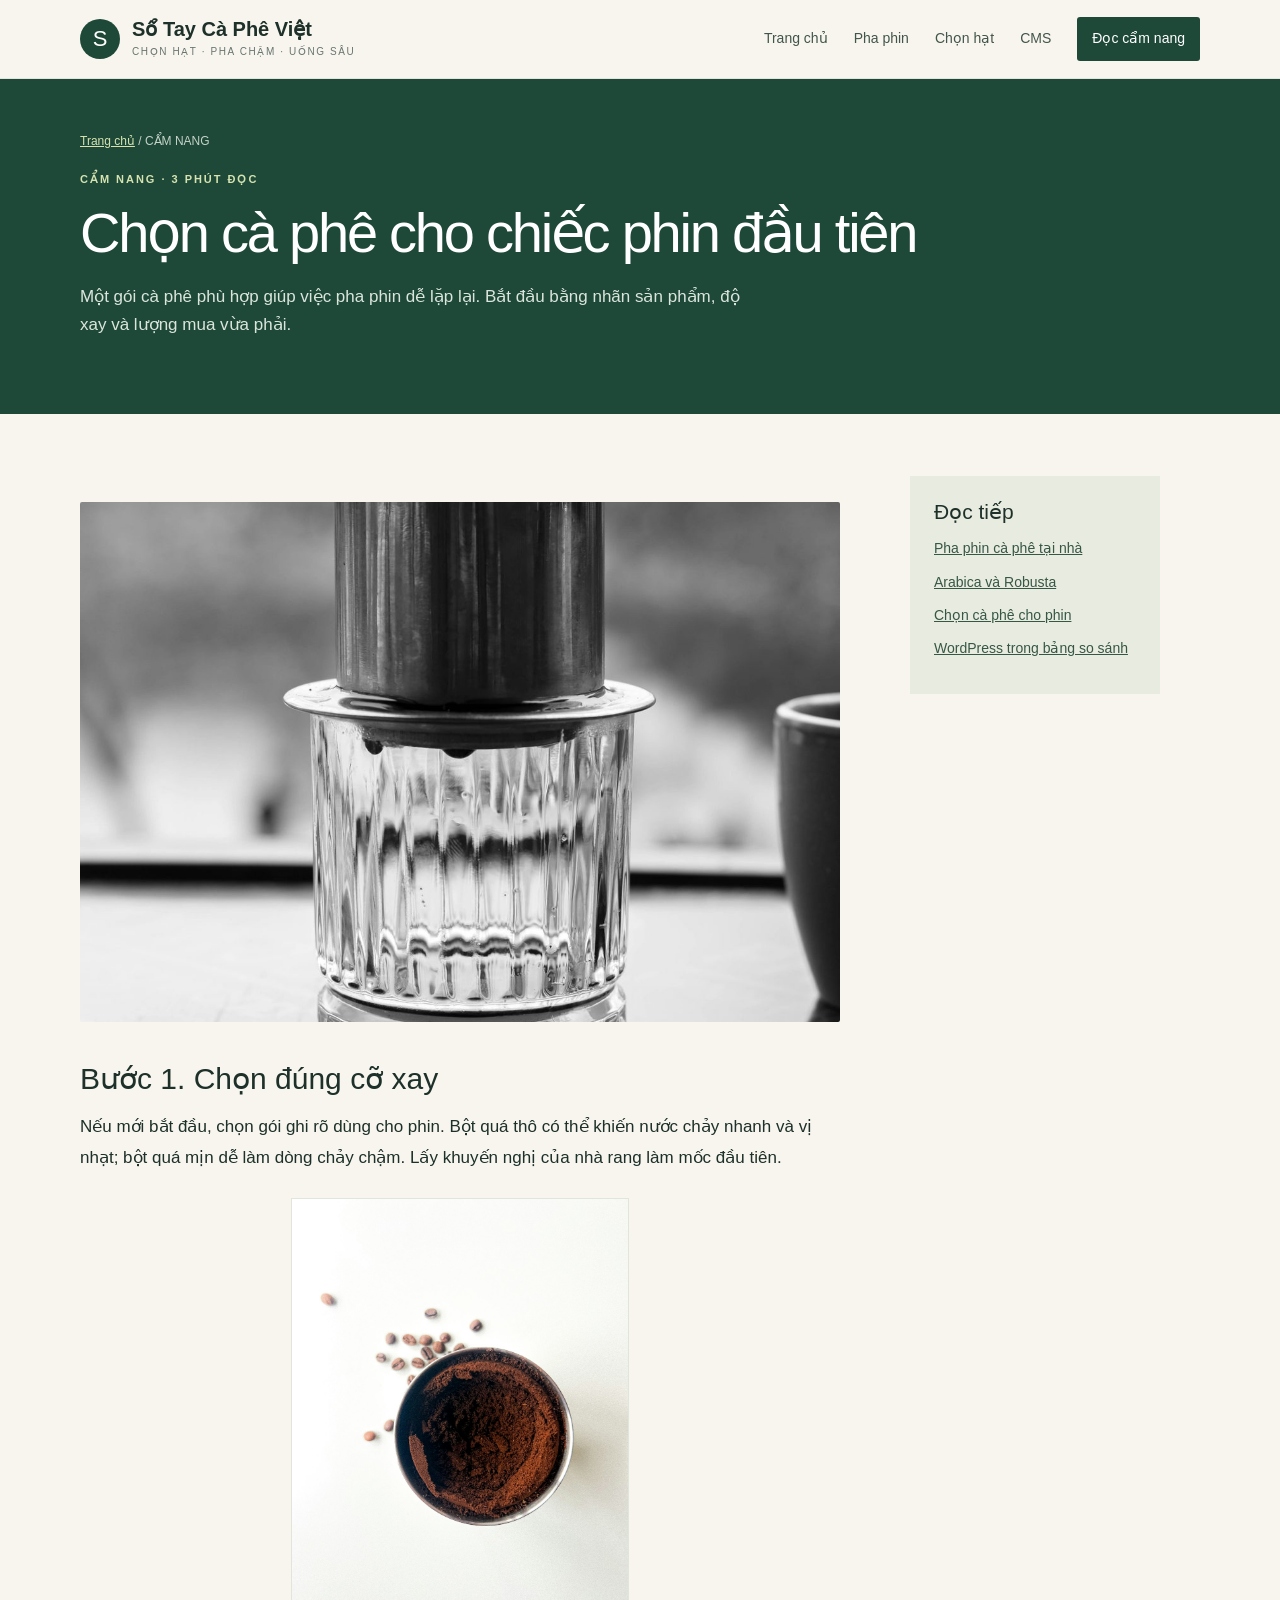
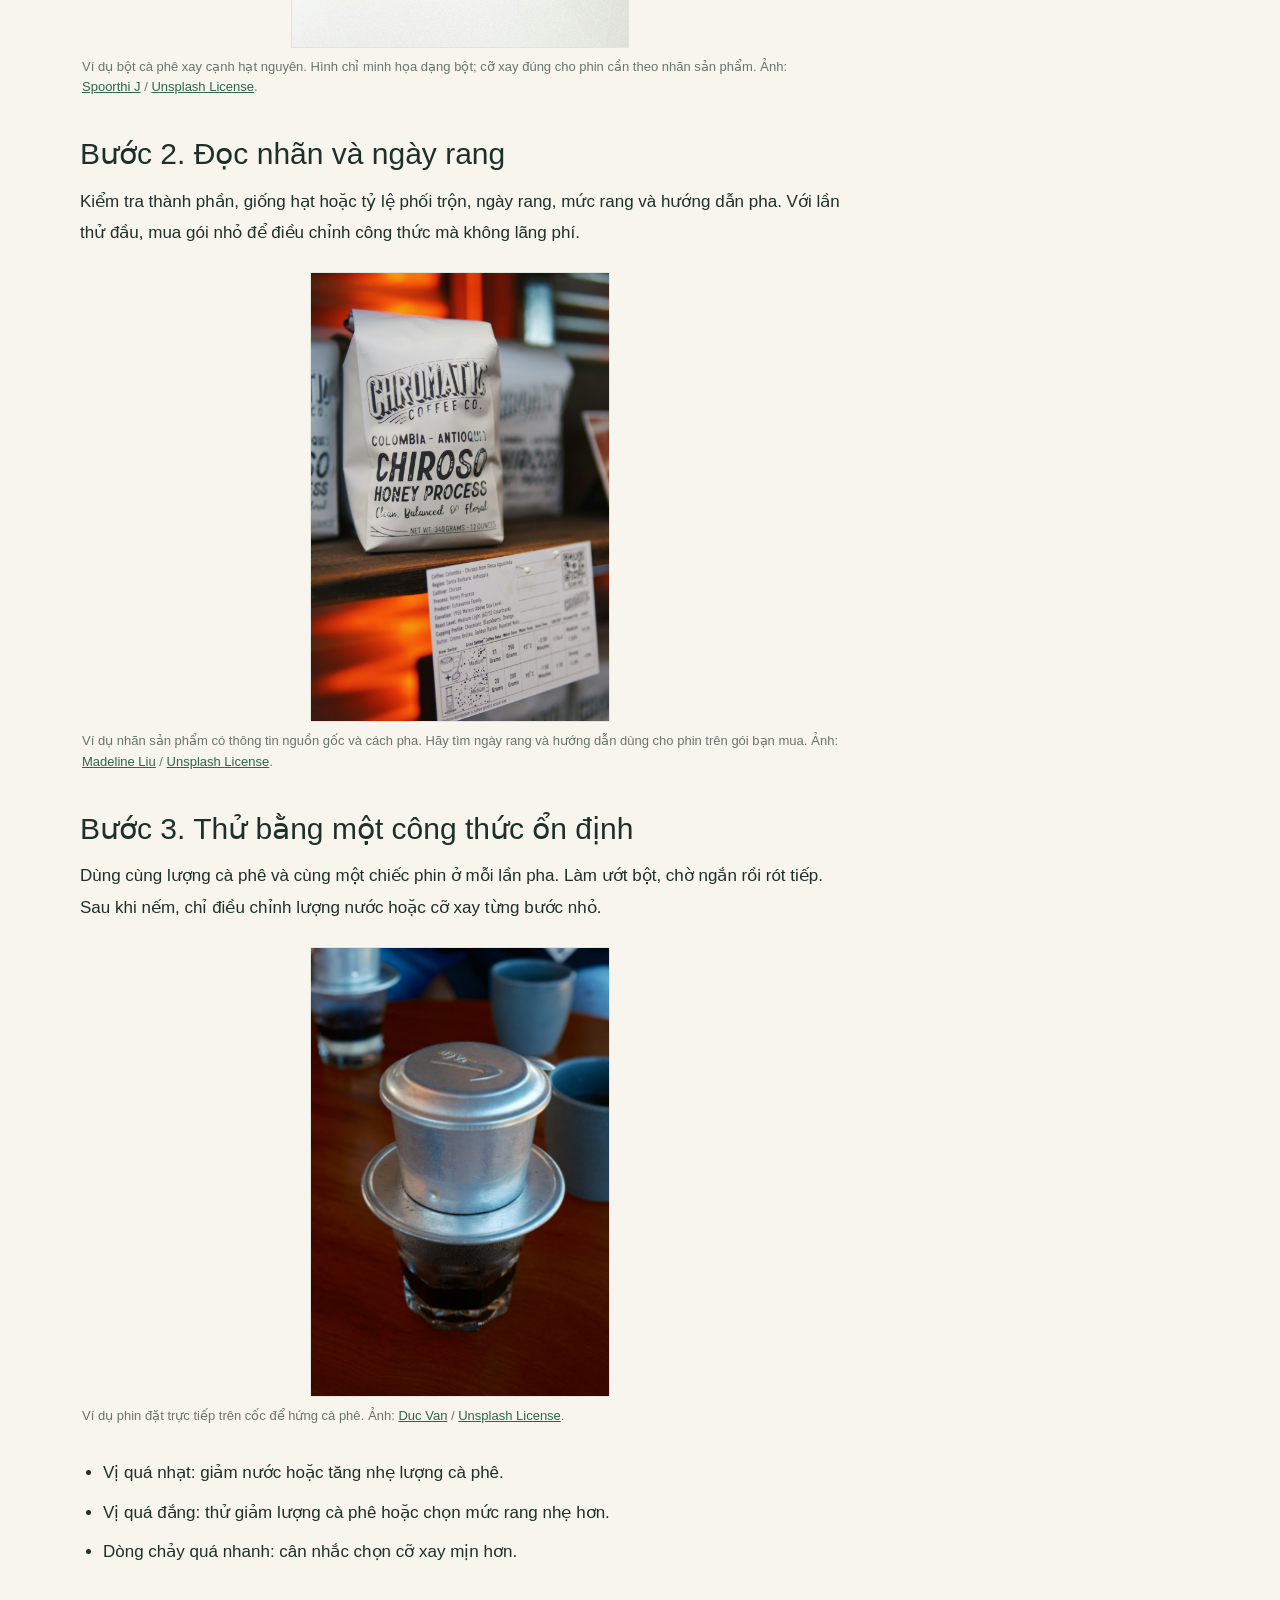
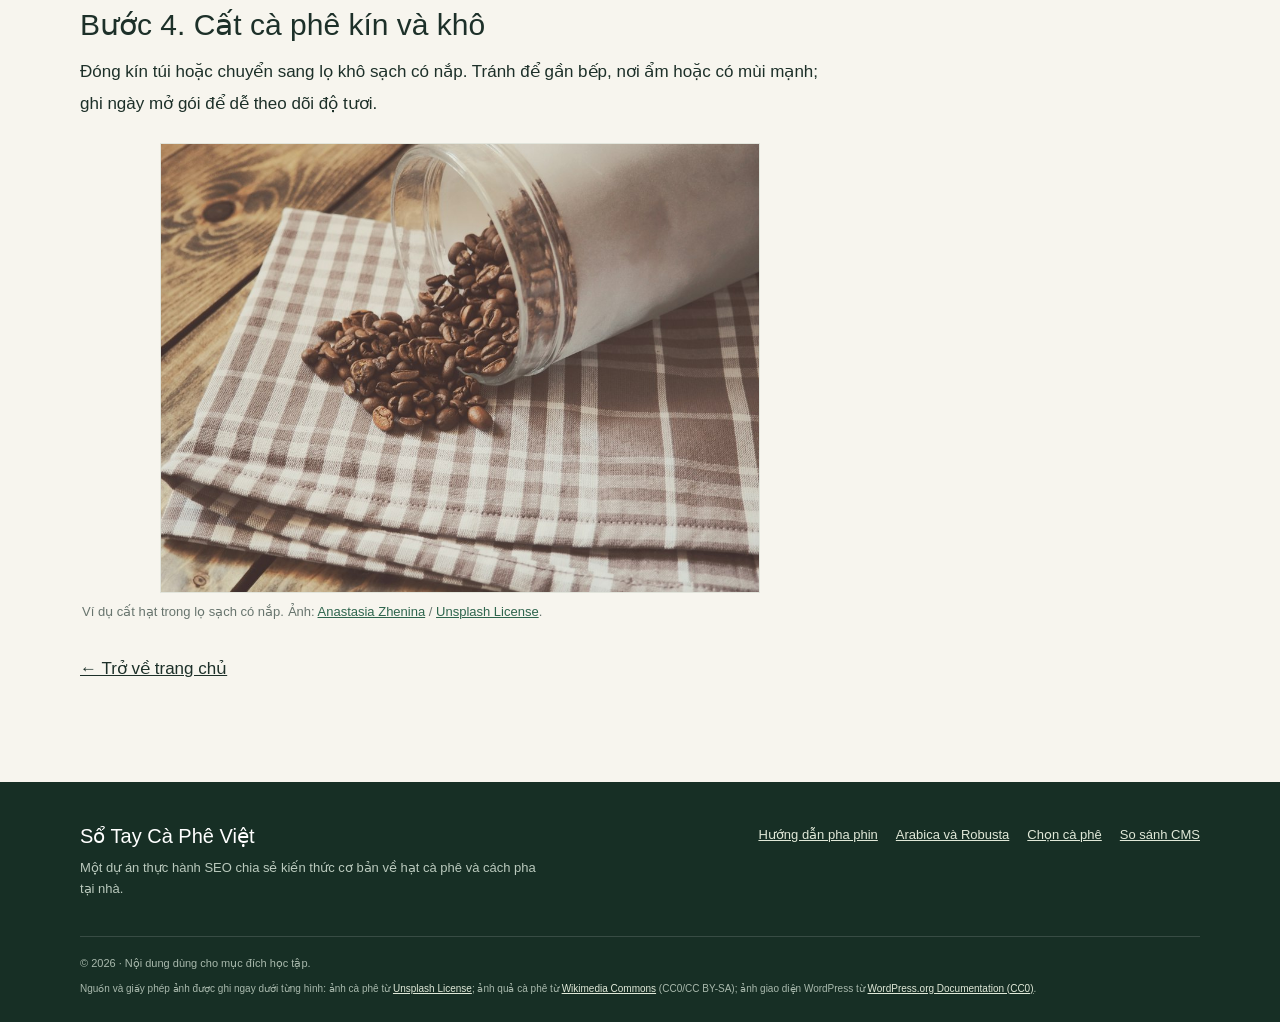
==== commit f61d6ad1: "Update chon-ca-phe-pha-phin.html" ====
--- a/cam-nang/chon-ca-phe-pha-phin.html
+++ b/cam-nang/chon-ca-phe-pha-phin.html
@@ -1 +1,10 @@
-<!doctype html><html lang="vi"><head><meta charset="utf-8"><meta name="viewport" content="width=device-width,initial-scale=1"><title>Cách chọn cà phê pha phin tại nhà | Sổ Tay Cà Phê Việt</title><meta name="description" content="Cẩm nang chọn cà phê pha phin: xem độ xay, ngày rang, thành phần và bảo quản hạt đúng cách sau khi mở túi."><meta name="theme-color" content="#1e4939"><link rel="stylesheet" href="../assets/site.css?v=20260929c"><link rel="canonical" href="https://lethanhtu196tt-svg.github.io/cam-nang/chon-ca-phe-pha-phin.html"></head><body><a class="skip" href="#main">Bỏ qua điều hướng</a><header><div class="wrap top"><a class="brand" href="../index.html" aria-label="Sổ Tay Cà Phê Việt, trang chủ"><span class="brand-mark">S</span><span class="brand-copy"><span class="brand-name">Sổ Tay Cà Phê Việt</span><span class="brand-sub">Chọn hạt · Pha chậm · Uống sâu</span></span></a><nav class="nav" aria-label="Điều hướng chính"><a href="../index.html">Trang chủ</a><a href="../huong-dan/pha-phin-ca-phe.html">Pha phin</a><a href="../hat-ca-phe/arabica-va-robusta.html">Chọn hạt</a><a href="../cong-cu/cms-wordpress.html">CMS</a><a class="nav-cta" href="../index.html#bai-viet">Đọc cẩm nang</a></nav></div></header><main id="main"><section class="article-hero"><div class="wrap"><div class="crumb"><a href="../index.html">Trang chủ</a> / CẨM NANG</div><div class="eyebrow">CẨM NANG · 3 PHÚT ĐỌC</div><h1>Chọn cà phê cho chiếc phin đầu tiên</h1><p>Một gói cà phê phù hợp giúp việc pha phin dễ lặp lại. Bắt đầu bằng nhãn sản phẩm, độ xay và lượng mua vừa phải.</p></div></section><div class="wrap article-layout"><article class="article-body"><img class="article-image" src="../assets/coffee-hiep.jpg" alt="Phin cà phê đặt trên cốc, minh họa dụng cụ phù hợp để pha"><h2>Bước 1. Chọn đúng cỡ xay</h2><p>Nếu mới bắt đầu, chọn gói ghi rõ dùng cho phin. Bột quá thô có thể khiến nước chảy nhanh và vị nhạt; bột quá mịn dễ làm dòng chảy chậm. Lấy khuyến nghị của nhà rang làm mốc đầu tiên.</p><figure class="guide-figure"><img src="../assets/coffee-grounds-spoorthi.jpg" alt="Bột cà phê xay và hạt rang trong cùng một bát"><figcaption>Ví dụ bột cà phê xay cạnh hạt nguyên. Hình chỉ minh họa dạng bột; cỡ xay đúng cho phin cần theo nhãn sản phẩm. Ảnh: <a href="https://unsplash.com/photos/ground-coffee-fills-a-bowl-alongside-beans-UqGOKJqA8hU" target="_blank" rel="noopener">Spoorthi J</a> / <a href="https://unsplash.com/license" target="_blank" rel="noopener">Unsplash License</a>.</figcaption></figure><h2>Bước 2. Đọc nhãn và ngày rang</h2><p>Kiểm tra thành phần, giống hạt hoặc tỷ lệ phối trộn, ngày rang, mức rang và hướng dẫn pha. Với lần thử đầu, mua gói nhỏ để điều chỉnh công thức mà không lãng phí.</p><figure class="guide-figure"><img src="../assets/coffee-bag-madeline.jpg" alt="Túi cà phê và thẻ thông tin có vùng trồng, sơ chế, mức rang và hướng dẫn pha"><figcaption>Ví dụ nhãn sản phẩm có thông tin nguồn gốc và cách pha. Hãy tìm ngày rang và hướng dẫn dùng cho phin trên gói bạn mua. Ảnh: <a href="https://unsplash.com/photos/a-close-up-of-a-bag-of-coffee-on-a-shelf-YbdShTbDtFg" target="_blank" rel="noopener">Madeline Liu</a> / <a href="https://unsplash.com/license" target="_blank" rel="noopener">Unsplash License</a>.</figcaption></figure><h2>Bước 3. Thử bằng một công thức ổn định</h2><p>Dùng cùng lượng cà phê và cùng một chiếc phin ở mỗi lần pha. Làm ướt bột, chờ ngắn rồi rót tiếp. Sau khi nếm, chỉ điều chỉnh lượng nước hoặc cỡ xay từng bước nhỏ.</p><figure class="guide-figure"><img src="../assets/coffee-duc.jpg" alt="Phin cà phê kim loại được đặt trên cốc thủy tinh"><figcaption>Ví dụ phin đặt trực tiếp trên cốc để hứng cà phê. Ảnh: <a href="https://unsplash.com/photos/vietnamese-coffee-is-brewing-in-a-phin-filter-QsDbimbThBc" target="_blank" rel="noopener">Duc Van</a> / <a href="https://unsplash.com/license" target="_blank" rel="noopener">Unsplash License</a>.</figcaption></figure><ul><li>Vị quá nhạt: giảm nước hoặc tăng nhẹ lượng cà phê.</li><li>Vị quá đắng: thử giảm lượng cà phê hoặc chọn mức rang nhẹ hơn.</li><li>Dòng chảy quá nhanh: cân nhắc chọn cỡ xay mịn hơn.</li></ul><h2>Bước 4. Cất cà phê kín và khô</h2><p>Đóng kín túi hoặc chuyển sang lọ khô sạch có nắp. Tránh để gần bếp, nơi ẩm hoặc có mùi mạnh; ghi ngày mở gói để dễ theo dõi độ tươi.</p><figure class="guide-figure"><img src="../assets/coffee-jar-anastasia.jpg" alt="Lọ hạt cà phê có nắp đậy kín để bảo quản"><figcaption>Ví dụ cất hạt trong lọ sạch có nắp. Ảnh: <a href="https://unsplash.com/photos/jar-of-coffee-beans-SjEjg7a7OBY" target="_blank" rel="noopener">Anastasia Zhenina</a> / <a href="https://unsplash.com/license" target="_blank" rel="noopener">Unsplash License</a>.</figcaption></figure><p><a href="../index.html">← Trở về trang chủ</a></p></article><aside class="aside"><h2>Đọc tiếp</h2><a href="../huong-dan/pha-phin-ca-phe.html">Pha phin cà phê tại nhà</a><a href="../hat-ca-phe/arabica-va-robusta.html">Arabica và Robusta</a><a href="../cam-nang/chon-ca-phe-pha-phin.html">Chọn cà phê cho phin</a><a href="../cong-cu/cms-wordpress.html">WordPress trong bảng so sánh</a></aside></div></main><footer><div class="wrap"><div class="foot"><div><div class="foot-title">Sổ Tay Cà Phê Việt</div><p>Một dự án thực hành SEO chia sẻ kiến thức cơ bản về hạt cà phê và cách pha tại nhà.</p></div><div class="foot-links"><a href="../huong-dan/pha-phin-ca-phe.html">Hướng dẫn pha phin</a><a href="../hat-ca-phe/arabica-va-robusta.html">Arabica và Robusta</a><a href="../cam-nang/chon-ca-phe-pha-phin.html">Chọn cà phê</a><a href="../cong-cu/cms-wordpress.html">So sánh CMS</a></div></div><div class="copyright">© 2026 · Nội dung dùng cho mục đích học tập.</div><div class="image-credits">Nguồn và giấy phép ảnh được ghi ngay dưới từng hình: ảnh cà phê từ <a href="https://unsplash.com/license" target="_blank" rel="noopener">Unsplash License</a>; ảnh quả cà phê từ <a href="https://commons.wikimedia.org/" target="_blank" rel="noopener">Wikimedia Commons</a> (CC0/CC BY-SA); ảnh giao diện WordPress từ <a href="https://make.wordpress.org/docs/licensing/" target="_blank" rel="noopener">WordPress.org Documentation (CC0)</a>.</div></div></footer></body></html>+<!doctype html><html lang="vi"><head>
+<!-- Google tag (gtag.js) -->
+<script async src="https://www.googletagmanager.com/gtag/js?id=G-P42DGB90RB"></script>
+<script>
+  window.dataLayer = window.dataLayer || [];
+  function gtag(){dataLayer.push(arguments);}
+  gtag('js', new Date());
+  gtag('config', 'G-P42DGB90RB');
+</script>
+<meta charset="utf-8"><meta name="viewport" content="width=device-width,initial-scale=1"><title>Cách chọn cà phê pha phin tại nhà | Sổ Tay Cà Phê Việt</title><meta name="description" content="Cẩm nang chọn cà phê pha phin: xem độ xay, ngày rang, thành phần và bảo quản hạt đúng cách sau khi mở túi."><meta name="theme-color" content="#1e4939"><link rel="stylesheet" href="../assets/site.css?v=20260929c"><link rel="canonical" href="https://lethanhtu196tt-svg.github.io/cam-nang/chon-ca-phe-pha-phin.html"></head><body><a class="skip" href="#main">Bỏ qua điều hướng</a><header><div class="wrap top"><a class="brand" href="../index.html" aria-label="Sổ Tay Cà Phê Việt, trang chủ"><span class="brand-mark">S</span><span class="brand-copy"><span class="brand-name">Sổ Tay Cà Phê Việt</span><span class="brand-sub">Chọn hạt · Pha chậm · Uống sâu</span></span></a><nav class="nav" aria-label="Điều hướng chính"><a href="../index.html">Trang chủ</a><a href="../huong-dan/pha-phin-ca-phe.html">Pha phin</a><a href="../hat-ca-phe/arabica-va-robusta.html">Chọn hạt</a><a href="../cong-cu/cms-wordpress.html">CMS</a><a class="nav-cta" href="../index.html#bai-viet">Đọc cẩm nang</a></nav></div></header><main id="main"><section class="article-hero"><div class="wrap"><div class="crumb"><a href="../index.html">Trang chủ</a> / CẨM NANG</div><div class="eyebrow">CẨM NANG · 3 PHÚT ĐỌC</div><h1>Chọn cà phê cho chiếc phin đầu tiên</h1><p>Một gói cà phê phù hợp giúp việc pha phin dễ lặp lại. Bắt đầu bằng nhãn sản phẩm, độ xay và lượng mua vừa phải.</p></div></section><div class="wrap article-layout"><article class="article-body"><img class="article-image" src="../assets/coffee-hiep.jpg" alt="Phin cà phê đặt trên cốc, minh họa dụng cụ phù hợp để pha"><h2>Bước 1. Chọn đúng cỡ xay</h2><p>Nếu mới bắt đầu, chọn gói ghi rõ dùng cho phin. Bột quá thô có thể khiến nước chảy nhanh và vị nhạt; bột quá mịn dễ làm dòng chảy chậm. Lấy khuyến nghị của nhà rang làm mốc đầu tiên.</p><figure class="guide-figure"><img src="../assets/coffee-grounds-spoorthi.jpg" alt="Bột cà phê xay và hạt rang trong cùng một bát"><figcaption>Ví dụ bột cà phê xay cạnh hạt nguyên. Hình chỉ minh họa dạng bột; cỡ xay đúng cho phin cần theo nhãn sản phẩm. Ảnh: <a href="https://unsplash.com/photos/ground-coffee-fills-a-bowl-alongside-beans-UqGOKJqA8hU" target="_blank" rel="noopener">Spoorthi J</a> / <a href="https://unsplash.com/license" target="_blank" rel="noopener">Unsplash License</a>.</figcaption></figure><h2>Bước 2. Đọc nhãn và ngày rang</h2><p>Kiểm tra thành phần, giống hạt hoặc tỷ lệ phối trộn, ngày rang, mức rang và hướng dẫn pha. Với lần thử đầu, mua gói nhỏ để điều chỉnh công thức mà không lãng phí.</p><figure class="guide-figure"><img src="../assets/coffee-bag-madeline.jpg" alt="Túi cà phê và thẻ thông tin có vùng trồng, sơ chế, mức rang và hướng dẫn pha"><figcaption>Ví dụ nhãn sản phẩm có thông tin nguồn gốc và cách pha. Hãy tìm ngày rang và hướng dẫn dùng cho phin trên gói bạn mua. Ảnh: <a href="https://unsplash.com/photos/a-close-up-of-a-bag-of-coffee-on-a-shelf-YbdShTbDtFg" target="_blank" rel="noopener">Madeline Liu</a> / <a href="https://unsplash.com/license" target="_blank" rel="noopener">Unsplash License</a>.</figcaption></figure><h2>Bước 3. Thử bằng một công thức ổn định</h2><p>Dùng cùng lượng cà phê và cùng một chiếc phin ở mỗi lần pha. Làm ướt bột, chờ ngắn rồi rót tiếp. Sau khi nếm, chỉ điều chỉnh lượng nước hoặc cỡ xay từng bước nhỏ.</p><figure class="guide-figure"><img src="../assets/coffee-duc.jpg" alt="Phin cà phê kim loại được đặt trên cốc thủy tinh"><figcaption>Ví dụ phin đặt trực tiếp trên cốc để hứng cà phê. Ảnh: <a href="https://unsplash.com/photos/vietnamese-coffee-is-brewing-in-a-phin-filter-QsDbimbThBc" target="_blank" rel="noopener">Duc Van</a> / <a href="https://unsplash.com/license" target="_blank" rel="noopener">Unsplash License</a>.</figcaption></figure><ul><li>Vị quá nhạt: giảm nước hoặc tăng nhẹ lượng cà phê.</li><li>Vị quá đắng: thử giảm lượng cà phê hoặc chọn mức rang nhẹ hơn.</li><li>Dòng chảy quá nhanh: cân nhắc chọn cỡ xay mịn hơn.</li></ul><h2>Bước 4. Cất cà phê kín và khô</h2><p>Đóng kín túi hoặc chuyển sang lọ khô sạch có nắp. Tránh để gần bếp, nơi ẩm hoặc có mùi mạnh; ghi ngày mở gói để dễ theo dõi độ tươi.</p><figure class="guide-figure"><img src="../assets/coffee-jar-anastasia.jpg" alt="Lọ hạt cà phê có nắp đậy kín để bảo quản"><figcaption>Ví dụ cất hạt trong lọ sạch có nắp. Ảnh: <a href="https://unsplash.com/photos/jar-of-coffee-beans-SjEjg7a7OBY" target="_blank" rel="noopener">Anastasia Zhenina</a> / <a href="https://unsplash.com/license" target="_blank" rel="noopener">Unsplash License</a>.</figcaption></figure><p><a href="../index.html">← Trở về trang chủ</a></p></article><aside class="aside"><h2>Đọc tiếp</h2><a href="../huong-dan/pha-phin-ca-phe.html">Pha phin cà phê tại nhà</a><a href="../hat-ca-phe/arabica-va-robusta.html">Arabica và Robusta</a><a href="../cam-nang/chon-ca-phe-pha-phin.html">Chọn cà phê cho phin</a><a href="../cong-cu/cms-wordpress.html">WordPress trong bảng so sánh</a></aside></div></main><footer><div class="wrap"><div class="foot"><div><div class="foot-title">Sổ Tay Cà Phê Việt</div><p>Một dự án thực hành SEO chia sẻ kiến thức cơ bản về hạt cà phê và cách pha tại nhà.</p></div><div class="foot-links"><a href="../huong-dan/pha-phin-ca-phe.html">Hướng dẫn pha phin</a><a href="../hat-ca-phe/arabica-va-robusta.html">Arabica và Robusta</a><a href="../cam-nang/chon-ca-phe-pha-phin.html">Chọn cà phê</a><a href="../cong-cu/cms-wordpress.html">So sánh CMS</a></div></div><div class="copyright">© 2026 · Nội dung dùng cho mục đích học tập.</div><div class="image-credits">Nguồn và giấy phép ảnh được ghi ngay dưới từng hình: ảnh cà phê từ <a href="https://unsplash.com/license" target="_blank" rel="noopener">Unsplash License</a>; ảnh quả cà phê từ <a href="https://commons.wikimedia.org/" target="_blank" rel="noopener">Wikimedia Commons</a> (CC0/CC BY-SA); ảnh giao diện WordPress từ <a href="https://make.wordpress.org/docs/licensing/" target="_blank" rel="noopener">WordPress.org Documentation (CC0)</a>.</div></div></footer></body></html>
--- a/assets/site.css
+++ b/assets/site.css
@@ -10,3 +10,4 @@
 @media(max-width:800px){.wrap{width:min(100% - 32px,640px)}.top{padding:15px 0;align-items:flex-start;flex-direction:column;gap:15px}.nav{gap:15px;flex-wrap:wrap}.nav .nav-cta{padding:7px 11px}.hero-grid{grid-template-columns:1fr;gap:20px;padding-top:48px}.hero-art{justify-self:start;max-width:410px;height:300px;margin:auto}.hero{padding-bottom:8px}.cards{grid-template-columns:1fr}.card-art{height:220px}.section{padding:55px 0}.section-head{display:block}.section-head p{margin-top:12px}.band-grid{grid-template-columns:1fr;gap:22px}.cms-grid{grid-template-columns:1fr;gap:20px}.article-layout{grid-template-columns:1fr;gap:22px;padding:43px 0 58px}.aside{order:-1}.foot{flex-direction:column}}
 @media(max-width:430px){.wrap{width:calc(100% - 28px)}.nav{gap:10px 15px;font-size:13px}.hero-grid{min-height:0}.hero p{font-size:16px}.section h2{font-size:31px}.article-body{font-size:16px}}
 
+.guide-figure{margin:24px 0 31px}.guide-figure img{display:block;max-width:100%;max-height:450px;width:auto;height:auto;margin:0 auto;background:#fff;border:1px solid var(--line)}.guide-figure figcaption{font-size:13px;line-height:1.55;color:var(--muted);padding:9px 2px 0}.guide-figure a{color:var(--green2)}.photo-pair{display:grid;grid-template-columns:repeat(2,minmax(0,1fr));gap:18px;margin:24px 0 30px}.photo-pair .guide-figure{margin:0}.photo-pair .guide-figure img{width:100%;height:225px;max-height:none;object-fit:cover}.photo-pair figcaption{font-size:12px}.wp-screenshot{width:100%!important;height:auto!important;max-height:none!important;object-fit:contain!important}.wp-step{margin-top:30px}.wp-step h3{margin-bottom:7px}@media(max-width:520px){.photo-pair{grid-template-columns:1fr}.photo-pair .guide-figure img{height:auto;max-height:400px;width:auto}}
